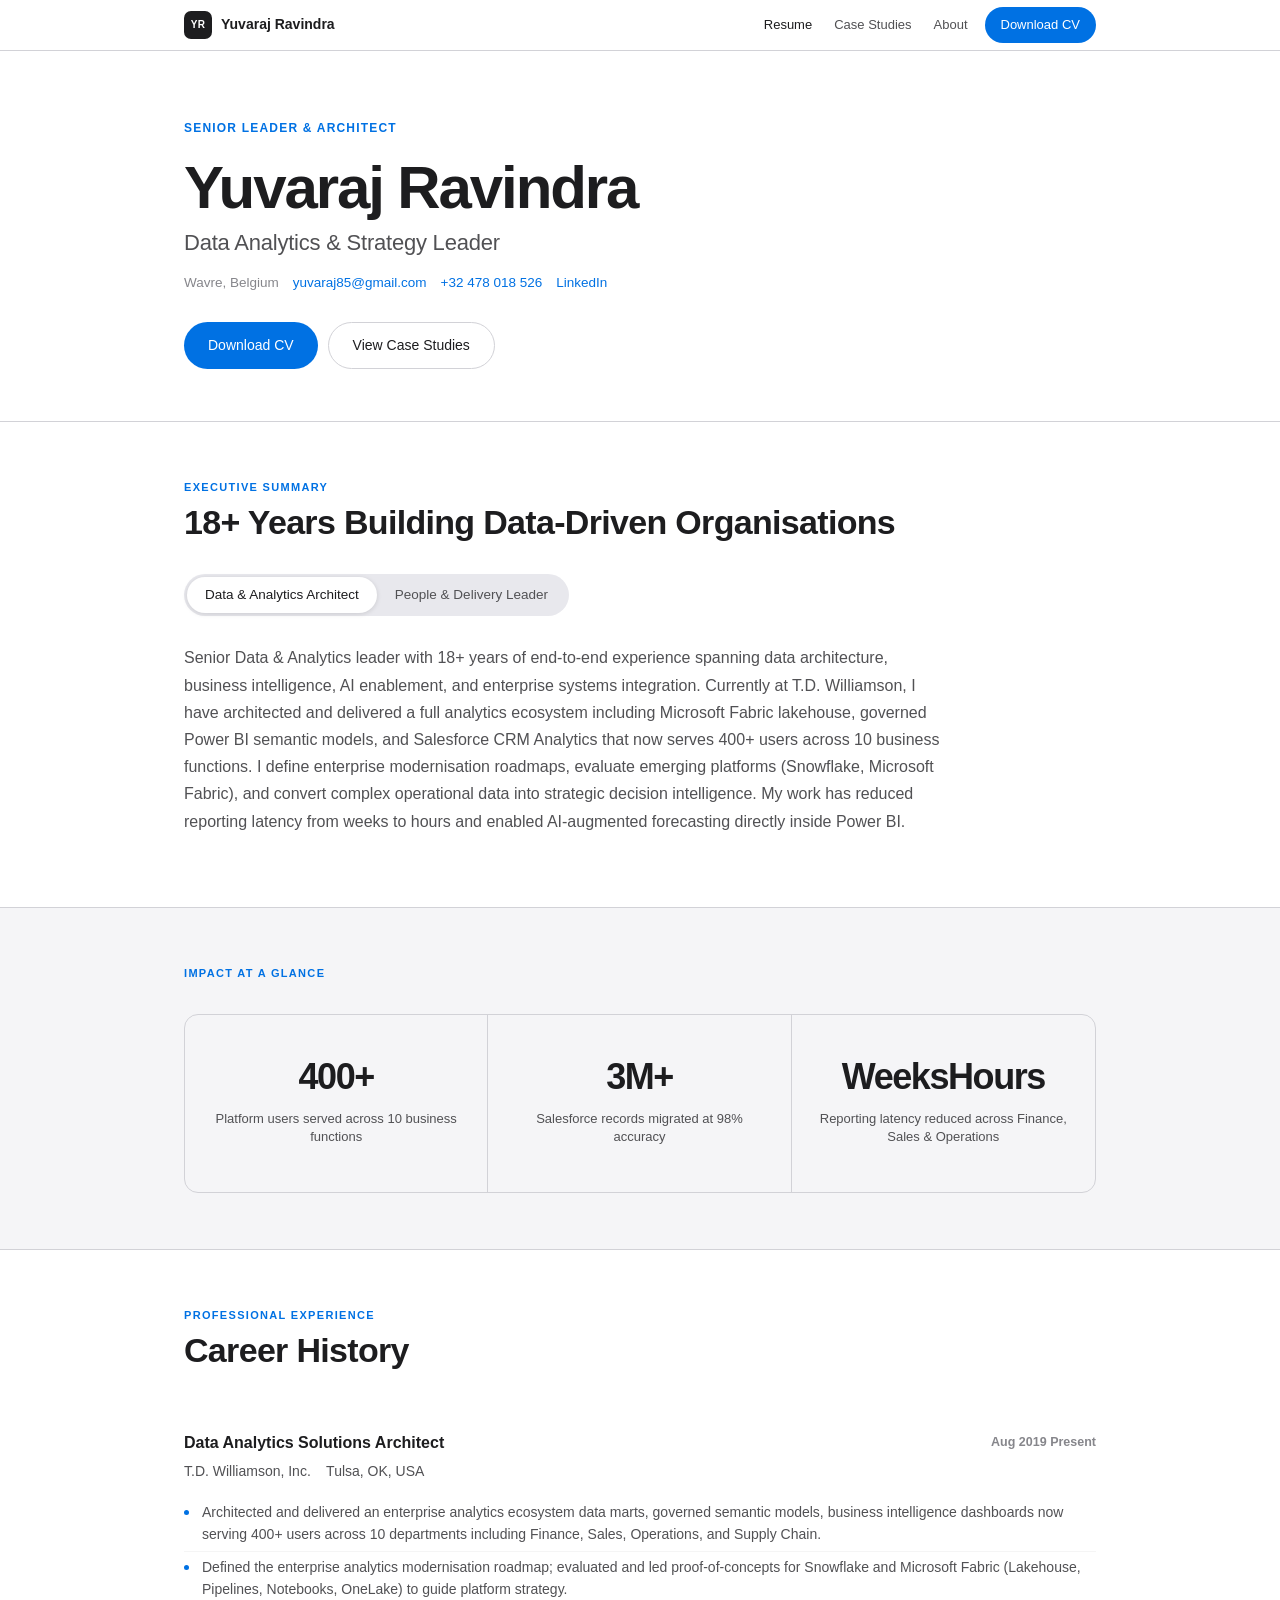
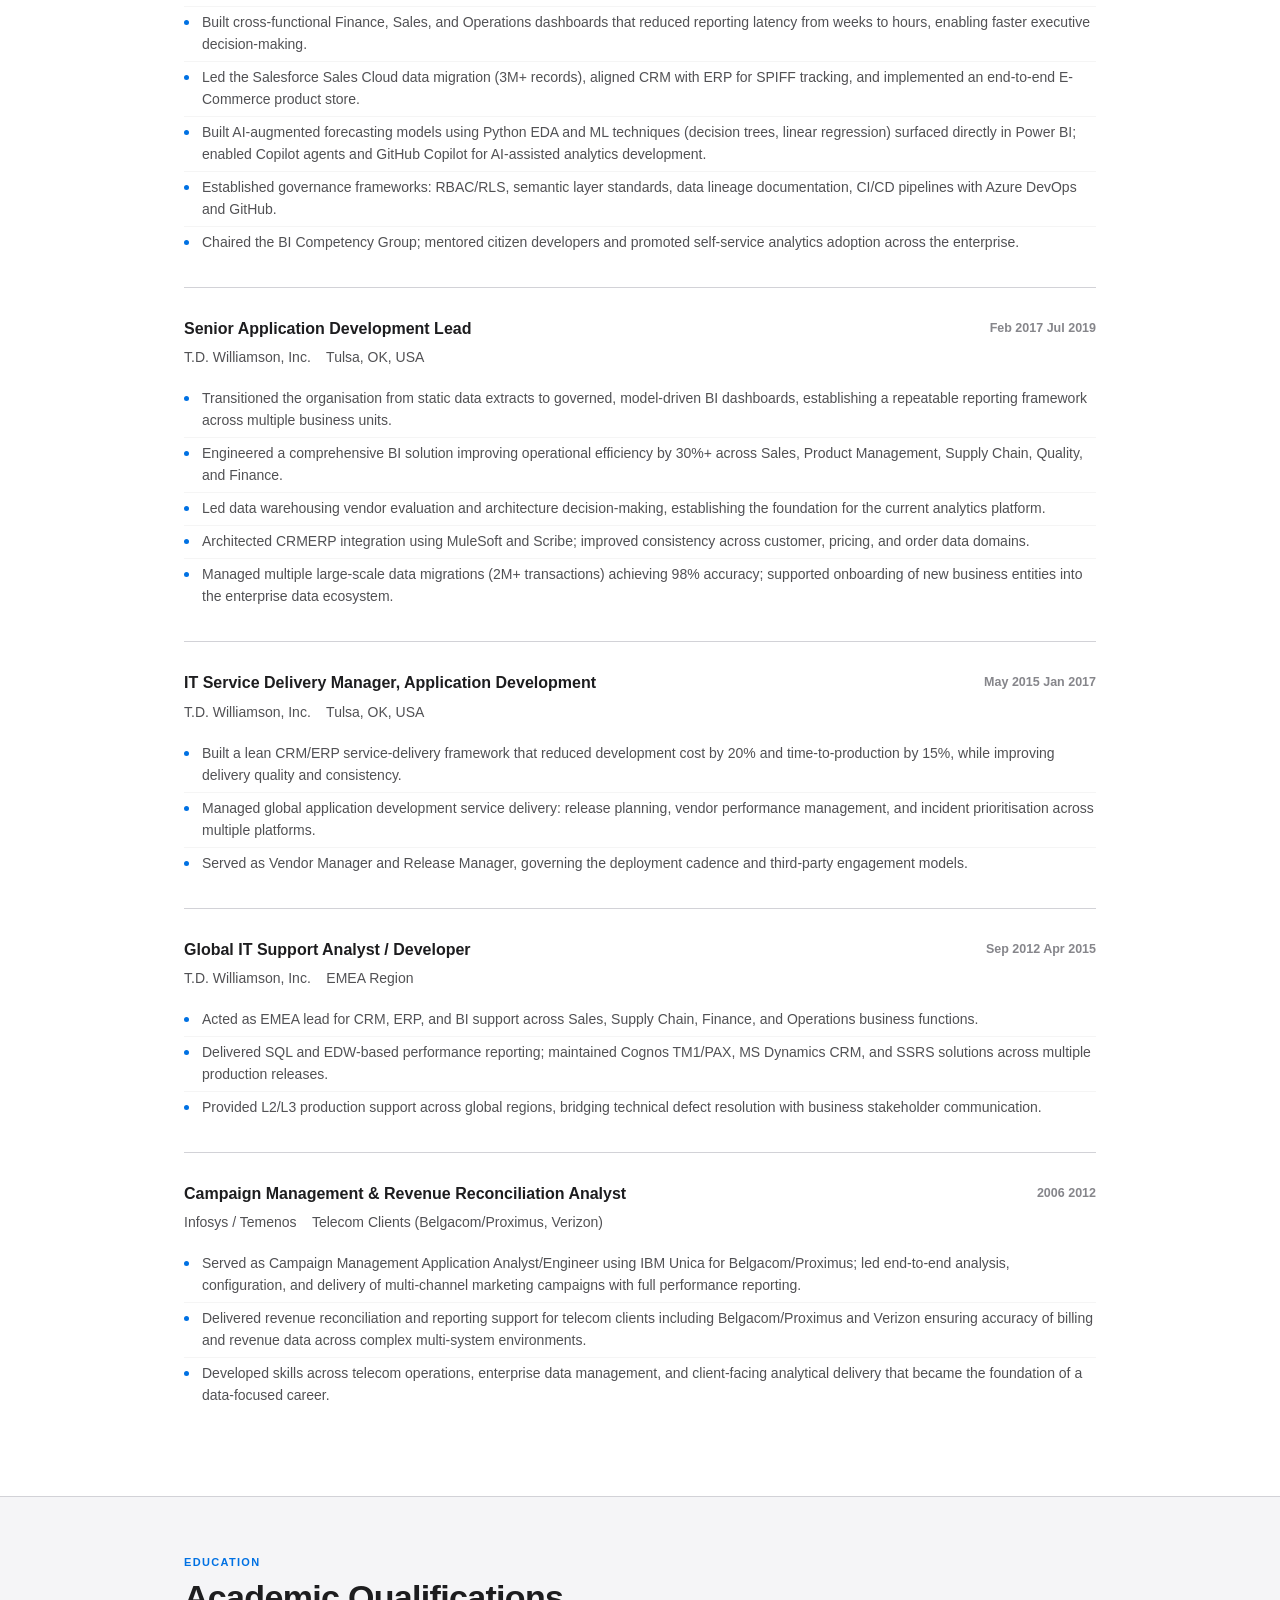
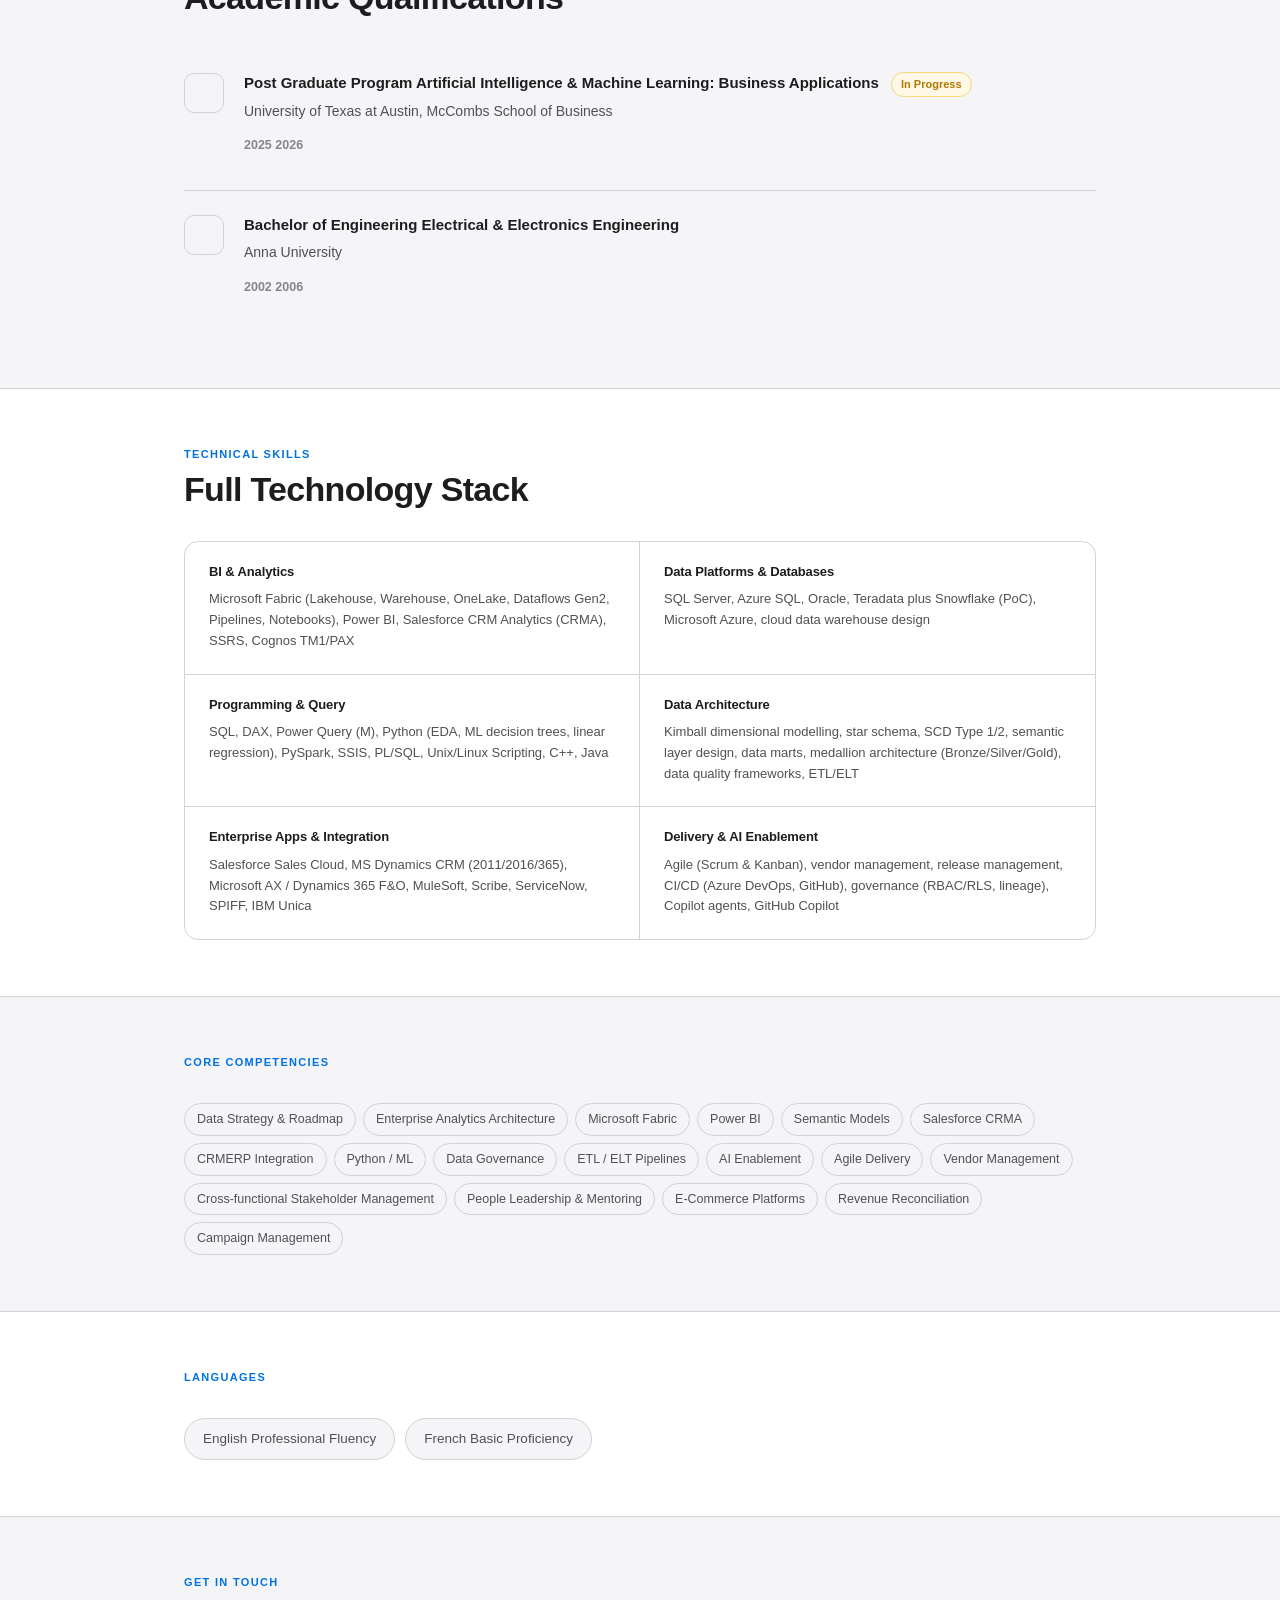
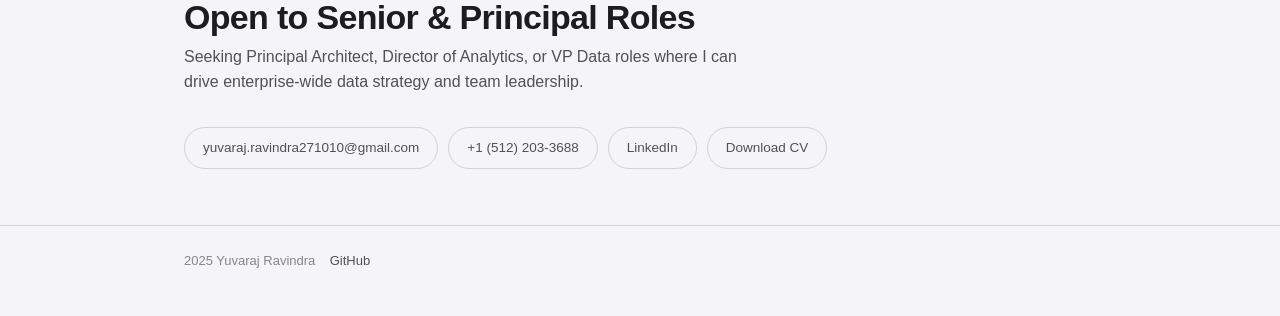
==== index.html @ eb173ff5 "update: index.html edits" ====
﻿<!DOCTYPE html>
<html lang="en">
<head>
  <meta charset="UTF-8">
  <meta name="viewport" content="width=device-width, initial-scale=1">
  <title>Yuvaraj Ravindra  Data Analytics &amp; Strategy Leader</title>
  <meta name="description" content="Senior Data Analytics &amp; Strategy Leader | Data Architecture, BI, AI Enablement | Open to Principal, Director, or VP roles.">
  <link rel="stylesheet" href="assets/css/style.css">
</head>
<body>

<!-- NAV -->
<header class="topbar">
  <div class="container">
    <div class="nav">
      <a href="index.html" class="brand"><div class="logo">YR</div><span>Yuvaraj Ravindra</span></a>
      <nav>
        <a href="index.html" class="active">Resume</a>
        <a href="case-studies.html">Case Studies</a>
        <a href="about.html">About</a>
        <a href="downloads.html" class="nav-cta">Download CV</a>
      </nav>
    </div>
  </div>
</header>

<!-- HERO -->
<section class="hero">
  <div class="container">
    <span class="hero-eyebrow">Senior Leader &amp; Architect</span>
    <h1>Yuvaraj Ravindra</h1>
    <h2>Data Analytics &amp; Strategy Leader</h2>
    <div class="hero-meta">
      <span> Wavre, Belgium</span>
      <span><a href="mailto:yuvaraj85@gmail.com">yuvaraj85@gmail.com</a></span>
      <span><a href="tel:+32478018526">+32 478 018 526</a></span>
      <span><a href="https://linkedin.com/in/yuvaraj-ravindra-b2a28617" target="_blank">LinkedIn</a></span>
    </div>
    <div class="hero-actions">
      <a href="downloads.html" class="btn primary">Download CV</a>
      <a href="case-studies.html" class="btn ghost">View Case Studies</a>
    </div>
  </div>
</section>

<!-- EXECUTIVE SUMMARY -->
<section class="section">
  <div class="container">
    <div class="section-head">
      <span class="section-label">Executive Summary</span>
      <h2 class="section-title">18+ Years Building Data-Driven Organisations</h2>
    </div>
    <div class="toggle-wrap">
      <div class="toggle">
        <div class="pill active" onclick="setMode('architect')">Data &amp; Analytics Architect</div>
        <div class="pill" onclick="setMode('manager')">People &amp; Delivery Leader</div>
      </div>
    </div>

    <div data-block="architect">
      <p class="summary-text">
        Senior Data &amp; Analytics leader with 18+ years of end-to-end experience spanning data architecture, business intelligence, AI enablement, and enterprise systems integration. Currently at T.D. Williamson, I have architected and delivered a full analytics ecosystem  including Microsoft Fabric lakehouse, governed Power BI semantic models, and Salesforce CRM Analytics  that now serves 400+ users across 10 business functions. I define enterprise modernisation roadmaps, evaluate emerging platforms (Snowflake, Microsoft Fabric), and convert complex operational data into strategic decision intelligence. My work has reduced reporting latency from weeks to hours and enabled AI-augmented forecasting directly inside Power BI.
      </p>
    </div>
    <div data-block="manager" style="display:none">
      <p class="summary-text">
        Accomplished delivery leader and people manager with 18+ years driving cross-functional digital transformation programmes. I have built and led global teams, managed multi-vendor ecosystems, and governed release pipelines across CRM, ERP, BI, and data platform workstreams. At T.D. Williamson I introduced a lean service-delivery framework that reduced development cost by 20% and time-to-production by 15%, while managing a portfolio of initiatives touching Finance, Sales, Operations, and Supply Chain. Equally comfortable presenting to C-suite stakeholders and rolling up my sleeves on architecture decisions  I bridge the gap between business strategy and technical execution.
      </p>
    </div>
  </div>
</section>

<!-- KEY METRICS -->
<section class="section alt">
  <div class="container">
    <div class="section-head">
      <span class="section-label">Impact at a Glance</span>
    </div>
    <div class="stats-row">
      <div class="stat">
        <span class="stat-number">400+</span>
        <p class="stat-label">Platform users served across 10 business functions</p>
      </div>
      <div class="stat">
        <span class="stat-number">3M+</span>
        <p class="stat-label">Salesforce records migrated at 98% accuracy</p>
      </div>
      <div class="stat">
        <span class="stat-number">WeeksHours</span>
        <p class="stat-label">Reporting latency reduced across Finance, Sales &amp; Operations</p>
      </div>
    </div>
  </div>
</section>

<!-- EXPERIENCE -->
<section class="section">
  <div class="container">
    <div class="section-head">
      <span class="section-label">Professional Experience</span>
      <h2 class="section-title">Career History</h2>
    </div>
    <div class="exp-list">

      <div class="exp-item">
        <div class="exp-header">
          <p class="exp-title">Data Analytics Solutions Architect</p>
          <span class="exp-period">Aug 2019  Present</span>
        </div>
        <p class="exp-company">T.D. Williamson, Inc. &nbsp;&nbsp; Tulsa, OK, USA</p>
        <ul class="exp-bullets">
          <li>Architected and delivered an enterprise analytics ecosystem  data marts, governed semantic models, business intelligence dashboards  now serving 400+ users across 10 departments including Finance, Sales, Operations, and Supply Chain.</li>
          <li>Defined the enterprise analytics modernisation roadmap; evaluated and led proof-of-concepts for Snowflake and Microsoft Fabric (Lakehouse, Pipelines, Notebooks, OneLake) to guide platform strategy.</li>
          <li>Built cross-functional Finance, Sales, and Operations dashboards that reduced reporting latency from weeks to hours, enabling faster executive decision-making.</li>
          <li>Led the Salesforce Sales Cloud data migration (3M+ records), aligned CRM with ERP for SPIFF tracking, and implemented an end-to-end E-Commerce product store.</li>
          <li>Built AI-augmented forecasting models using Python EDA and ML techniques (decision trees, linear regression) surfaced directly in Power BI; enabled Copilot agents and GitHub Copilot for AI-assisted analytics development.</li>
          <li>Established governance frameworks: RBAC/RLS, semantic layer standards, data lineage documentation, CI/CD pipelines with Azure DevOps and GitHub.</li>
          <li>Chaired the BI Competency Group; mentored citizen developers and promoted self-service analytics adoption across the enterprise.</li>
        </ul>
      </div>

      <div class="exp-item">
        <div class="exp-header">
          <p class="exp-title">Senior Application Development Lead</p>
          <span class="exp-period">Feb 2017  Jul 2019</span>
        </div>
        <p class="exp-company">T.D. Williamson, Inc. &nbsp;&nbsp; Tulsa, OK, USA</p>
        <ul class="exp-bullets">
          <li>Transitioned the organisation from static data extracts to governed, model-driven BI dashboards, establishing a repeatable reporting framework across multiple business units.</li>
          <li>Engineered a comprehensive BI solution improving operational efficiency by 30%+ across Sales, Product Management, Supply Chain, Quality, and Finance.</li>
          <li>Led data warehousing vendor evaluation and architecture decision-making, establishing the foundation for the current analytics platform.</li>
          <li>Architected CRMERP integration using MuleSoft and Scribe; improved consistency across customer, pricing, and order data domains.</li>
          <li>Managed multiple large-scale data migrations (2M+ transactions) achieving 98% accuracy; supported onboarding of new business entities into the enterprise data ecosystem.</li>
        </ul>
      </div>

      <div class="exp-item">
        <div class="exp-header">
          <p class="exp-title">IT Service Delivery Manager, Application Development</p>
          <span class="exp-period">May 2015  Jan 2017</span>
        </div>
        <p class="exp-company">T.D. Williamson, Inc. &nbsp;&nbsp; Tulsa, OK, USA</p>
        <ul class="exp-bullets">
          <li>Built a lean CRM/ERP service-delivery framework that reduced development cost by 20% and time-to-production by 15%, while improving delivery quality and consistency.</li>
          <li>Managed global application development service delivery: release planning, vendor performance management, and incident prioritisation across multiple platforms.</li>
          <li>Served as Vendor Manager and Release Manager, governing the deployment cadence and third-party engagement models.</li>
        </ul>
      </div>

      <div class="exp-item">
        <div class="exp-header">
          <p class="exp-title">Global IT Support Analyst / Developer</p>
          <span class="exp-period">Sep 2012  Apr 2015</span>
        </div>
        <p class="exp-company">T.D. Williamson, Inc. &nbsp;&nbsp; EMEA Region</p>
        <ul class="exp-bullets">
          <li>Acted as EMEA lead for CRM, ERP, and BI support across Sales, Supply Chain, Finance, and Operations business functions.</li>
          <li>Delivered SQL and EDW-based performance reporting; maintained Cognos TM1/PAX, MS Dynamics CRM, and SSRS solutions across multiple production releases.</li>
          <li>Provided L2/L3 production support across global regions, bridging technical defect resolution with business stakeholder communication.</li>
        </ul>
      </div>

      <div class="exp-item">
        <div class="exp-header">
          <p class="exp-title">Campaign Management &amp; Revenue Reconciliation Analyst</p>
          <span class="exp-period">2006  2012</span>
        </div>
        <p class="exp-company">Infosys / Temenos &nbsp;&nbsp; Telecom Clients (Belgacom/Proximus, Verizon)</p>
        <ul class="exp-bullets">
          <li>Served as Campaign Management Application Analyst/Engineer using IBM Unica for Belgacom/Proximus; led end-to-end analysis, configuration, and delivery of multi-channel marketing campaigns with full performance reporting.</li>
          <li>Delivered revenue reconciliation and reporting support for telecom clients including Belgacom/Proximus and Verizon  ensuring accuracy of billing and revenue data across complex multi-system environments.</li>
          <li>Developed skills across telecom operations, enterprise data management, and client-facing analytical delivery that became the foundation of a data-focused career.</li>
        </ul>
      </div>

    </div><!-- /exp-list -->
  </div>
</section>

<!-- EDUCATION -->
<section class="section alt">
  <div class="container">
    <div class="section-head">
      <span class="section-label">Education</span>
      <h2 class="section-title">Academic Qualifications</h2>
    </div>
    <div class="edu-list">
      <div class="edu-item">
        <div class="edu-icon"></div>
        <div class="edu-body">
          <p class="edu-degree">Post Graduate Program  Artificial Intelligence &amp; Machine Learning: Business Applications <span class="badge-inprogress">In Progress</span></p>
          <p class="edu-school">University of Texas at Austin, McCombs School of Business</p>
          <p class="edu-period">2025  2026</p>
        </div>
      </div>
      <div class="edu-item">
        <div class="edu-icon"></div>
        <div class="edu-body">
          <p class="edu-degree">Bachelor of Engineering  Electrical &amp; Electronics Engineering</p>
          <p class="edu-school">Anna University</p>
          <p class="edu-period">2002  2006</p>
        </div>
      </div>
    </div>
  </div>
</section>

<!-- TECHNICAL SKILLS -->
<section class="section">
  <div class="container">
    <div class="section-head">
      <span class="section-label">Technical Skills</span>
      <h2 class="section-title">Full Technology Stack</h2>
    </div>
    <div class="skills-grid">
      <div class="skill-group">
        <h3>BI &amp; Analytics</h3>
        <p>Microsoft Fabric (Lakehouse, Warehouse, OneLake, Dataflows Gen2, Pipelines, Notebooks), Power BI, Salesforce CRM Analytics (CRMA), SSRS, Cognos TM1/PAX</p>
      </div>
      <div class="skill-group">
        <h3>Data Platforms &amp; Databases</h3>
        <p>SQL Server, Azure SQL, Oracle, Teradata  plus Snowflake (PoC), Microsoft Azure, cloud data warehouse design</p>
      </div>
      <div class="skill-group">
        <h3>Programming &amp; Query</h3>
        <p>SQL, DAX, Power Query (M), Python (EDA, ML  decision trees, linear regression), PySpark, SSIS, PL/SQL, Unix/Linux Scripting, C++, Java</p>
      </div>
      <div class="skill-group">
        <h3>Data Architecture</h3>
        <p>Kimball dimensional modelling, star schema, SCD Type 1/2, semantic layer design, data marts, medallion architecture (Bronze/Silver/Gold), data quality frameworks, ETL/ELT</p>
      </div>
      <div class="skill-group">
        <h3>Enterprise Apps &amp; Integration</h3>
        <p>Salesforce Sales Cloud, MS Dynamics CRM (2011/2016/365), Microsoft AX / Dynamics 365 F&amp;O, MuleSoft, Scribe, ServiceNow, SPIFF, IBM Unica</p>
      </div>
      <div class="skill-group">
        <h3>Delivery &amp; AI Enablement</h3>
        <p>Agile (Scrum &amp; Kanban), vendor management, release management, CI/CD (Azure DevOps, GitHub), governance (RBAC/RLS, lineage), Copilot agents, GitHub Copilot</p>
      </div>
    </div>
  </div>
</section>

<!-- CORE COMPETENCIES TAGS -->
<section class="section alt">
  <div class="container">
    <div class="section-head">
      <span class="section-label">Core Competencies</span>
    </div>
    <div class="tags">
      <span>Data Strategy &amp; Roadmap</span>
      <span>Enterprise Analytics Architecture</span>
      <span>Microsoft Fabric</span>
      <span>Power BI</span>
      <span>Semantic Models</span>
      <span>Salesforce CRMA</span>
      <span>CRMERP Integration</span>
      <span>Python / ML</span>
      <span>Data Governance</span>
      <span>ETL / ELT Pipelines</span>
      <span>AI Enablement</span>
      <span>Agile Delivery</span>
      <span>Vendor Management</span>
      <span>Cross-functional Stakeholder Management</span>
      <span>People Leadership &amp; Mentoring</span>
      <span>E-Commerce Platforms</span>
      <span>Revenue Reconciliation</span>
      <span>Campaign Management</span>
    </div>
  </div>
</section>

<!-- LANGUAGES -->
<section class="section">
  <div class="container">
    <div class="section-head">
      <span class="section-label">Languages</span>
    </div>
    <div class="contact-row">
      <span class="contact-chip"> English  Professional Fluency</span>
      <span class="contact-chip"> French  Basic Proficiency</span>
    </div>
  </div>
</section>

<!-- CONTACT CTA -->
<section class="section alt">
  <div class="container">
    <div class="section-head">
      <span class="section-label">Get in Touch</span>
      <h2 class="section-title">Open to Senior &amp; Principal Roles</h2>
      <p class="section-sub">Seeking Principal Architect, Director of Analytics, or VP Data roles where I can drive enterprise-wide data strategy and team leadership.</p>
    </div>
    <div class="contact-row">
      <a href="mailto:yuvaraj.ravindra271010@gmail.com" class="contact-chip"> yuvaraj.ravindra271010@gmail.com</a>
      <a href="tel:+15122033688" class="contact-chip"> +1 (512) 203-3688</a>
      <a href="https://linkedin.com/in/yuvaraj-ravindra-b2a28617" class="contact-chip" target="_blank"> LinkedIn</a>
      <a href="downloads.html" class="contact-chip"> Download CV</a>
    </div>
  </div>
</section>

<footer class="footer">
  <div class="container">
    <p> 2025 Yuvaraj Ravindra &nbsp;&nbsp; <a href="https://github.com/yuva271010/yuva271010.github.io" target="_blank">GitHub</a></p>
  </div>
</footer>

<script src="assets/js/toggle.js"></script>
</body>
</html>
---- assets/css/style.css ----
﻿/* ============================================================
   Clean Professional Resume Portfolio
   Light, minimal, no clutter  Apple-adjacent typography
   ============================================================ */

/* ===== TOKENS ===== */
:root {
  --bg:        #ffffff;
  --bg-alt:    #f5f5f7;
  --bg-dark:   #1d1d1f;
  --text:      #1d1d1f;
  --muted:     #515154;
  --dim:       #86868b;
  --rule:      #d2d2d7;
  --accent:    #0071e3;
  --green:     #1a7a4e;
  --red:       #c0392b;
  --radius:    14px;
  --pill:      999px;
}

/* ===== BASE ===== */
*, *::before, *::after { box-sizing: border-box; }
html { scroll-behavior: smooth; }
body {
  margin: 0;
  font-family: -apple-system, BlinkMacSystemFont, "Helvetica Neue", Arial, sans-serif;
  font-size: 15px; line-height: 1.65;
  background: var(--bg); color: var(--text);
  -webkit-font-smoothing: antialiased;
}
a { color: var(--accent); text-decoration: none; }
a:hover { text-decoration: underline; }
h1,h2,h3,h4 { letter-spacing: -.02em; line-height: 1.18; }
.container { max-width: 960px; margin: 0 auto; padding: 0 24px; }

/* ===== NAV ===== */
.topbar {
  position: sticky; top: 0; z-index: 50;
  background: rgba(255,255,255,.9);
  backdrop-filter: saturate(180%) blur(20px);
  border-bottom: 1px solid var(--rule);
}
.nav { display: flex; align-items: center; justify-content: space-between; height: 50px; }
.brand { display: flex; align-items: center; gap: 9px; text-decoration: none !important; }
.brand:hover { text-decoration: none !important; }
.logo {
  width: 28px; height: 28px; background: var(--text); color: #fff;
  border-radius: 7px; display: grid; place-items: center;
  font-size: 10px; font-weight: 800; letter-spacing: .4px; flex-shrink: 0;
}
.brand span { font-size: 14px; font-weight: 600; color: var(--text); }
nav { display: flex; align-items: center; gap: 0; }
nav a { padding: 6px 11px; font-size: 13px; color: var(--muted); border-radius: 6px; transition: color .15s; text-decoration: none; }
nav a:hover { color: var(--text); text-decoration: none; }
nav a.active { color: var(--text); font-weight: 500; }
.nav-cta {
  display: inline-flex; align-items: center;
  padding: 7px 16px; margin-left: 6px;
  background: var(--accent); color: #fff !important;
  border-radius: var(--pill); font-size: 13px; font-weight: 500;
  text-decoration: none !important; transition: opacity .15s;
}
.nav-cta:hover { opacity: .88; text-decoration: none !important; }

/* ===== HERO ===== */
.hero {
  padding: 64px 0 52px;
  border-bottom: 1px solid var(--rule);
}
.hero-eyebrow {
  display: inline-block;
  font-size: 12px; font-weight: 600; letter-spacing: .1em;
  text-transform: uppercase; color: var(--accent); margin-bottom: 14px;
}
.hero h1 {
  margin: 0 0 6px;
  font-size: clamp(36px, 6vw, 60px);
  font-weight: 700; letter-spacing: -.035em; color: var(--text);
}
.hero h2 {
  margin: 0 0 16px;
  font-size: clamp(17px, 2.5vw, 22px);
  font-weight: 400; color: var(--muted); letter-spacing: -.01em;
}
.hero-meta {
  display: flex; flex-wrap: wrap; gap: 14px;
  font-size: 13.5px; color: var(--dim); margin-bottom: 28px;
}
.hero-meta a { color: var(--accent); }
.hero-meta span { display: flex; align-items: center; gap: 5px; }
.hero-actions { display: flex; flex-wrap: wrap; gap: 10px; }
.btn {
  display: inline-flex; align-items: center; gap: 7px;
  padding: 11px 24px; border-radius: var(--pill);
  font-size: 14px; font-weight: 500; transition: opacity .15s;
  text-decoration: none !important; cursor: pointer;
}
.btn:hover { opacity: .88; text-decoration: none !important; }
.btn.primary { background: var(--accent); color: #fff; }
.btn.ghost { border: 1.5px solid var(--rule); color: var(--text); background: transparent; }
.btn.ghost:hover { border-color: var(--accent); color: var(--accent); opacity: 1; }

/* ===== SECTIONS ===== */
.section { padding: 56px 0; border-bottom: 1px solid var(--rule); }
.section:last-of-type { border-bottom: none; }
.section.alt { background: var(--bg-alt); }
.section.dark { background: var(--bg-dark); }
.section-head { margin-bottom: 32px; }
.section-label { display: block; font-size: 11px; font-weight: 700; letter-spacing: .12em; text-transform: uppercase; color: var(--accent); margin-bottom: 6px; }
.section-dark .section-label { color: #2997ff; }
.section-title { margin: 0 0 8px; font-size: clamp(24px, 3.5vw, 34px); font-weight: 700; color: var(--text); }
.section.dark .section-title { color: #f5f5f7; }
.section-sub { margin: 0; font-size: 16px; color: var(--muted); max-width: 580px; line-height: 1.55; }

/* ===== SUMMARY BLOCK ===== */
.summary-text {
  font-size: 16px; line-height: 1.7; color: var(--muted); max-width: 760px;
}

/* ===== SKILLS GRID ===== */
.skills-grid { display: grid; grid-template-columns: repeat(2, 1fr); gap: 0; border: 1px solid var(--rule); border-radius: var(--radius); overflow: hidden; }
.skill-group { padding: 22px 24px; border-right: 1px solid var(--rule); border-bottom: 1px solid var(--rule); }
.skill-group:nth-child(2n) { border-right: none; }
.skill-group:nth-last-child(-n+2) { border-bottom: none; }
.skill-group h3 { margin: 0 0 10px; font-size: 13px; font-weight: 700; color: var(--text); letter-spacing: -.01em; }
.skill-group p { margin: 0; font-size: 13px; color: var(--muted); line-height: 1.6; }

/* ===== EXPERIENCE ===== */
.exp-list { display: flex; flex-direction: column; gap: 0; }
.exp-item { padding: 28px 0; border-bottom: 1px solid var(--rule); }
.exp-item:last-child { border-bottom: none; }
.exp-header { display: flex; justify-content: space-between; align-items: flex-start; gap: 16px; margin-bottom: 4px; flex-wrap: wrap; }
.exp-title { font-size: 16px; font-weight: 700; color: var(--text); margin: 0; }
.exp-period { font-size: 12.5px; font-weight: 600; color: var(--dim); white-space: nowrap; padding-top: 2px; }
.exp-company { font-size: 14px; color: var(--muted); margin: 0 0 14px; }
.exp-bullets { list-style: none; margin: 0; padding: 0; }
.exp-bullets li {
  position: relative; padding: 5px 0 5px 18px;
  font-size: 14px; color: var(--muted); line-height: 1.57;
  border-bottom: 1px solid rgba(0,0,0,.04);
}
.exp-bullets li:last-child { border-bottom: none; }
.exp-bullets li::before {
  content: ''; position: absolute; left: 0; top: 13px;
  width: 5px; height: 5px; border-radius: 50%; background: var(--accent);
}

/* ===== EDUCATION ===== */
.edu-list { display: flex; flex-direction: column; gap: 0; }
.edu-item { display: flex; gap: 20px; padding: 22px 0; border-bottom: 1px solid var(--rule); align-items: flex-start; }
.edu-item:last-child { border-bottom: none; }
.edu-icon { width: 40px; height: 40px; border-radius: 10px; background: var(--bg-alt); border: 1px solid var(--rule); display: grid; place-items: center; font-size: 18px; flex-shrink: 0; margin-top: 2px; }
.edu-body { flex: 1; }
.edu-degree { font-size: 15px; font-weight: 700; color: var(--text); margin: 0 0 3px; }
.edu-school { font-size: 14px; color: var(--muted); margin: 0 0 4px; }
.edu-period { font-size: 12.5px; color: var(--dim); font-weight: 600; }
.badge-inprogress {
  display: inline-block; margin-left: 8px;
  padding: 2px 9px; border-radius: var(--pill);
  font-size: 11px; font-weight: 600;
  background: #fff8e6; color: #b07a00; border: 1px solid #f5d876;
  vertical-align: middle;
}

/* ===== TOGGLE ===== */
.toggle-wrap { margin: 0 0 28px; }
.toggle { display: inline-flex; background: #e8e8ed; border-radius: var(--pill); padding: 3px; }
.toggle .pill { padding: 7px 18px; border-radius: var(--pill); font-size: 13.5px; font-weight: 500; cursor: pointer; color: var(--muted); user-select: none; transition: color .15s; }
.toggle .pill.active { background: #fff; color: var(--text); box-shadow: 0 1px 5px rgba(0,0,0,.13); }

/* ===== TAGS ===== */
.tags { display: flex; flex-wrap: wrap; gap: 7px; margin-top: 14px; }
.tags span { background: var(--bg-alt); border: 1px solid var(--rule); padding: 5px 12px; border-radius: var(--pill); font-size: 12.5px; color: var(--muted); transition: border-color .15s, color .15s; }
.tags span:hover { border-color: var(--accent); color: var(--accent); }

/* ===== STATS ===== */
.stats-row { display: grid; grid-template-columns: repeat(3,1fr); gap: 0; border: 1px solid var(--rule); border-radius: var(--radius); overflow: hidden; }
.stat { padding: 32px 24px; text-align: center; border-right: 1px solid var(--rule); }
.stat:last-child { border-right: none; }
.stat-number { font-size: 36px; font-weight: 800; letter-spacing: -.04em; color: var(--text); display: block; }
.stat-label { font-size: 13px; color: var(--muted); margin-top: 4px; line-height: 1.4; }

/* ===== CASE STUDY ===== */
.cs-card { padding: 28px 0; border-bottom: 1px solid var(--rule); }
.cs-card:last-child { border-bottom: none; }
.cs-header { display: flex; align-items: center; gap: 12px; margin-bottom: 18px; }
.cs-num { width: 26px; height: 26px; border-radius: 8px; background: var(--accent); color: #fff; display: grid; place-items: center; font-size: 12px; font-weight: 800; flex-shrink: 0; }
.cs-header h2 { margin: 0; font-size: 17px; font-weight: 700; color: var(--text); }
.cs-grid { display: grid; grid-template-columns: repeat(3,1fr); gap: 16px; margin-bottom: 18px; }
.cs-col h4 { margin: 0 0 6px; font-size: 11px; font-weight: 700; letter-spacing: .1em; text-transform: uppercase; }
.cs-col.problem h4 { color: var(--red); }
.cs-col.approach h4 { color: var(--accent); }
.cs-col.impact h4 { color: var(--green); }
.cs-col p { margin: 0; font-size: 13.5px; color: var(--muted); line-height: 1.55; }
.cs-tech { display: flex; flex-wrap: wrap; gap: 6px; padding-top: 16px; border-top: 1px solid var(--rule); }
.badge { display: inline-flex; padding: 3px 10px; border-radius: 6px; font-size: 11.5px; font-weight: 600; }
.badge.blue   { background: #e8f2ff; color: #0055b3; border: 1px solid #c0d8ff; }
.badge.green  { background: #eaf7ef; color: var(--green); border: 1px solid #b0decc; }
.badge.purple { background: #f3eeff; color: #5e40b8; border: 1px solid #d4c0ff; }

/* ===== CONTACT CHIPS ===== */
.contact-row { display: flex; flex-wrap: wrap; gap: 10px; margin-top: 14px; }
.contact-chip {
  display: inline-flex; align-items: center; gap: 7px;
  padding: 9px 18px; border-radius: var(--pill);
  background: var(--bg-alt); border: 1px solid var(--rule);
  font-size: 13.5px; font-weight: 500; color: var(--muted);
  transition: border-color .15s, color .15s; text-decoration: none;
}
.contact-chip:hover { border-color: var(--accent); color: var(--accent); text-decoration: none; }

/* ===== DOWNLOAD HERO ===== */
.dl-hero {
  background: var(--bg-dark); color: #f5f5f7;
  padding: 72px 0 60px; text-align: center;
}
.dl-hero h1 { font-size: clamp(34px, 5.5vw, 58px); font-weight: 700; color: #f5f5f7; margin: 14px auto 14px; max-width: 680px; letter-spacing: -.04em; }
.dl-hero p { color: #a1a1a6; font-size: 17px; max-width: 480px; margin: 0 auto 32px; }
.dl-cta { display: flex; flex-wrap: wrap; justify-content: center; gap: 12px; }
.dl-btn { display: inline-flex; align-items: center; gap: 8px; padding: 13px 28px; border-radius: var(--pill); font-size: 15px; font-weight: 500; text-decoration: none !important; transition: opacity .15s; }
.dl-btn:hover { opacity: .88; text-decoration: none !important; }
.dl-btn.white { background: #fff; color: var(--bg-dark); }
.dl-btn.outline { border: 1.5px solid rgba(255,255,255,.35); color: #fff; }

/* ===== MISC ===== */
.note { color: var(--muted); font-size: 15px; line-height: 1.65; }
.small { font-size: 13px; color: var(--dim); }
.section.dark a { color: #2997ff; }
.section.dark .exp-title { color: #f5f5f7; }
.section.dark .exp-company { color: #a1a1a6; }
.section.dark .exp-bullets li { color: #a1a1a6; border-color: rgba(255,255,255,.06); }
.section.dark .exp-bullets li::before { background: #2997ff; }
.section.dark .exp-period { color: #86868b; }
.section.dark .exp-item { border-color: rgba(255,255,255,.1); }
hr.sep { border: none; border-top: 1px solid var(--rule); margin: 20px 0; }
code { font-size: 12.5px; background: var(--bg-alt); padding: 2px 6px; border-radius: 5px; color: var(--muted); }

/* ===== FOOTER ===== */
.footer { background: var(--bg-alt); border-top: 1px solid var(--rule); padding: 24px 0 44px; }
.footer p { font-size: 13px; color: var(--dim); margin: 0; }
.footer a { color: var(--muted); text-decoration: none; }
.footer a:hover { color: var(--text); text-decoration: underline; }

/* ===== RESPONSIVE ===== */
@media (max-width: 860px) {
  .skills-grid        { grid-template-columns: 1fr; }
  .skill-group        { border-right: none; }
  .skill-group:nth-last-child(-n+2) { border-bottom: 1px solid var(--rule); }
  .skill-group:last-child { border-bottom: none; }
  .stats-row          { grid-template-columns: 1fr; }
  .stat               { border-right: none; border-bottom: 1px solid var(--rule); }
  .stat:last-child    { border-bottom: none; }
  .cs-grid            { grid-template-columns: 1fr; gap: 12px; }
}
@media (max-width: 600px) {
  .hero               { padding: 44px 0 36px; }
  .section            { padding: 40px 0; }
  .hero h1            { font-size: 34px; }
  .hero h2            { font-size: 16px; }
  .exp-header         { flex-direction: column; gap: 2px; }
  .edu-item           { flex-direction: column; gap: 12px; }
  nav a:not(.nav-cta) { display: none; }
}
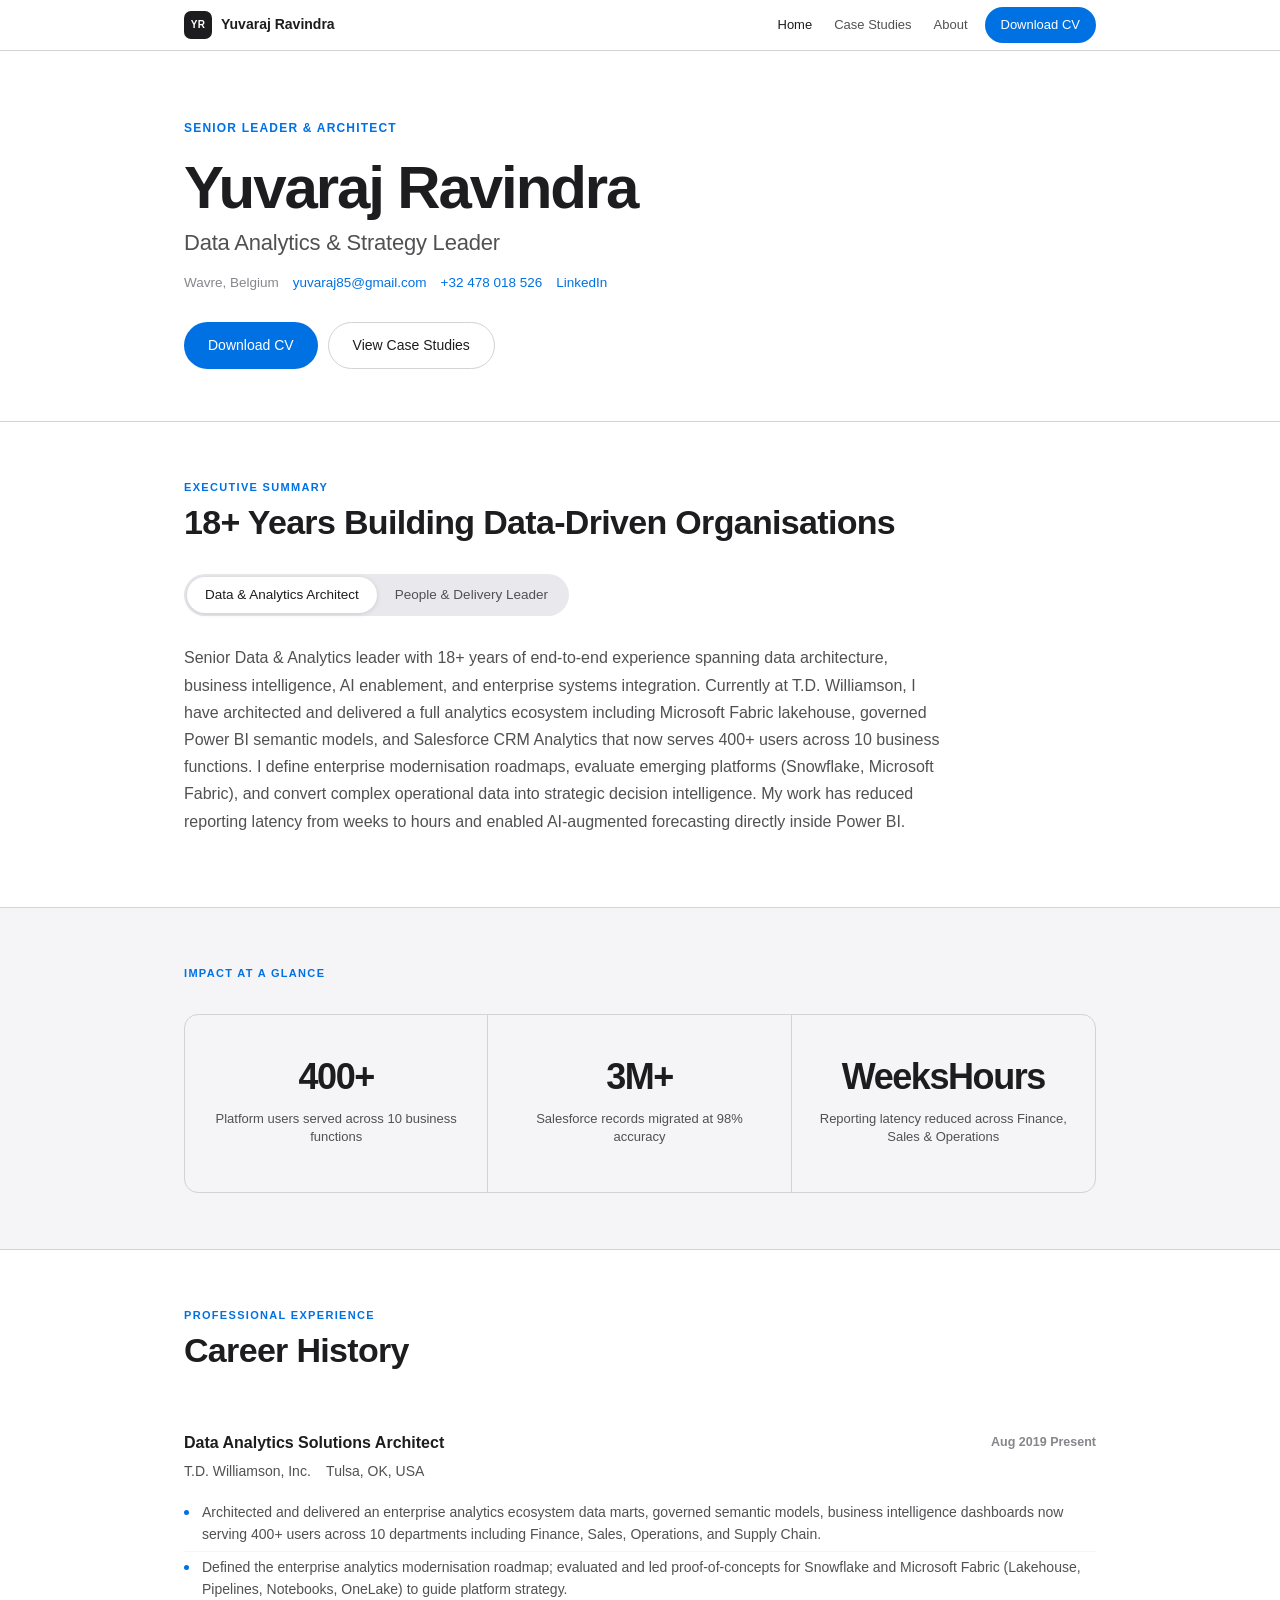
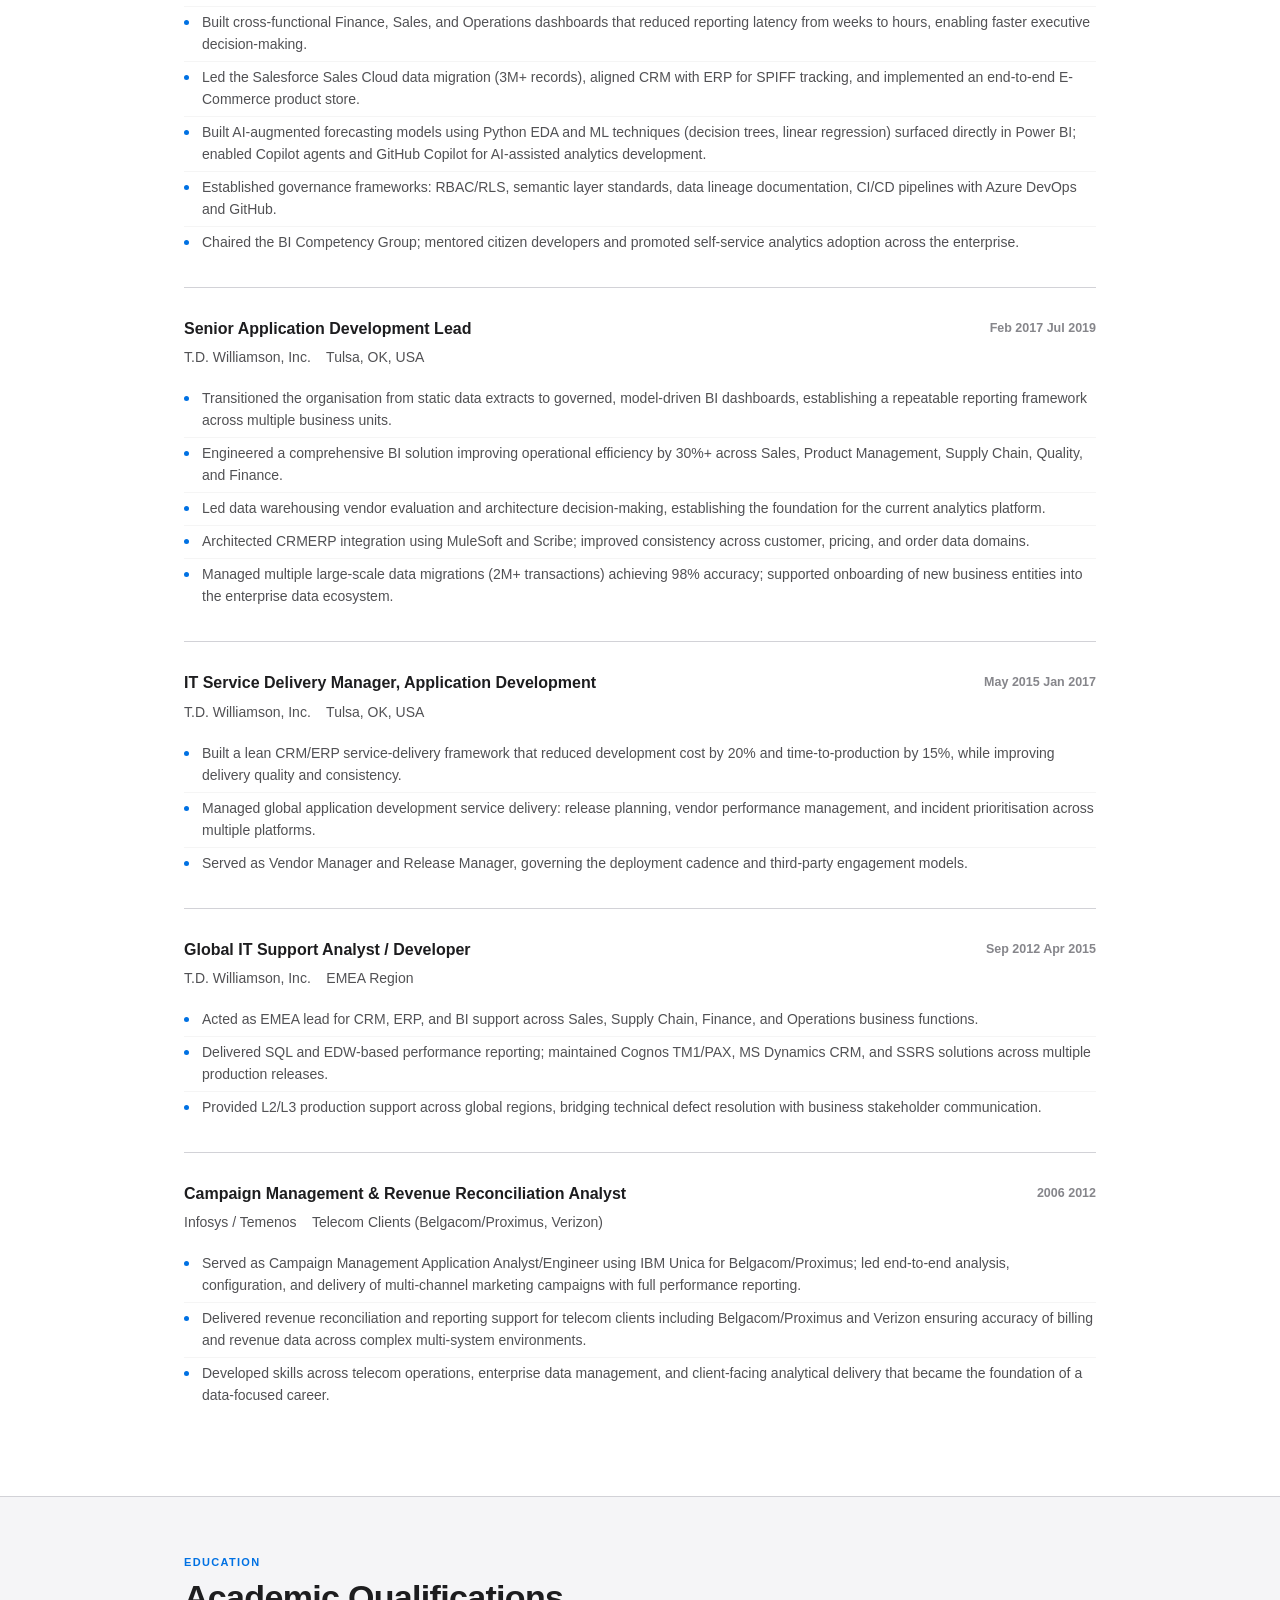
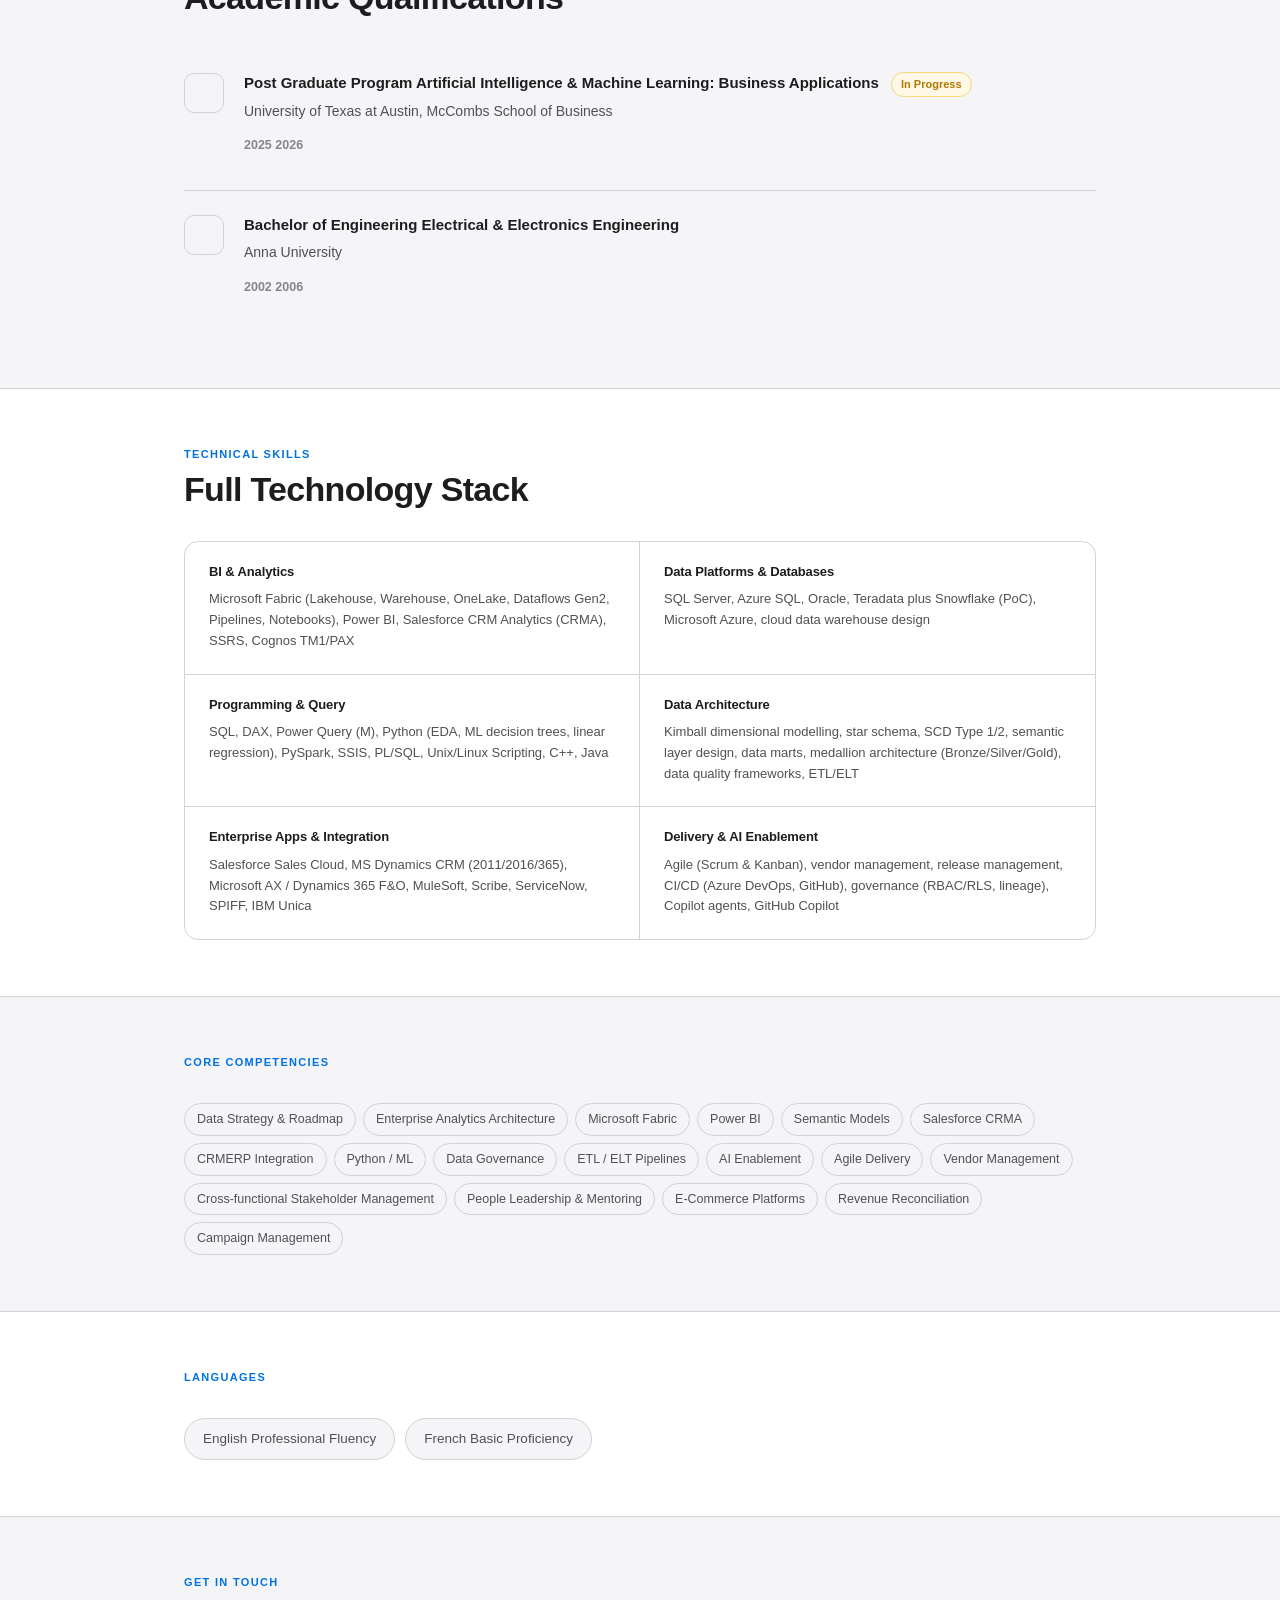
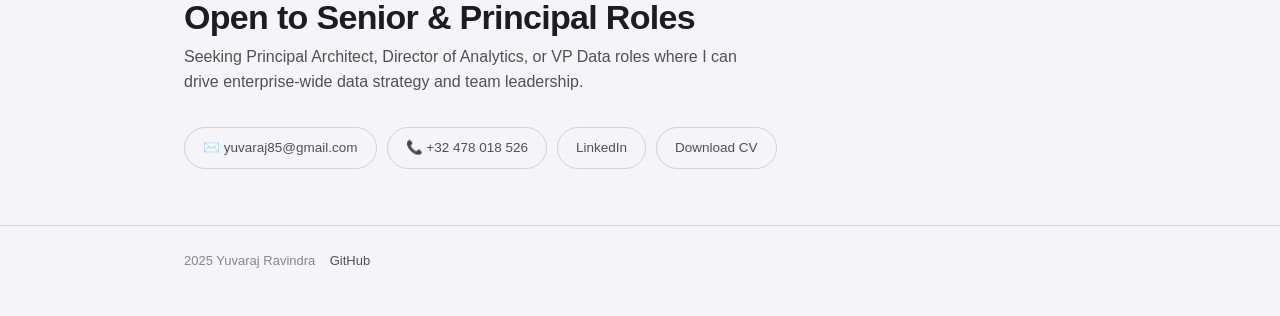
==== commit 56e5a830: "fix: update contact details  Belgium, yuvaraj85@gmail.com, +32 478 018 526" ====
--- a/index.html
+++ b/index.html
@@ -15,7 +15,7 @@
     <div class="nav">
       <a href="index.html" class="brand"><div class="logo">YR</div><span>Yuvaraj Ravindra</span></a>
       <nav>
-        <a href="index.html" class="active">Resume</a>
+        <a href="index.html" class="active">Home</a>
         <a href="case-studies.html">Case Studies</a>
         <a href="about.html">About</a>
         <a href="downloads.html" class="nav-cta">Download CV</a>
@@ -292,8 +292,8 @@
       <p class="section-sub">Seeking Principal Architect, Director of Analytics, or VP Data roles where I can drive enterprise-wide data strategy and team leadership.</p>
     </div>
     <div class="contact-row">
-      <a href="mailto:yuvaraj.ravindra271010@gmail.com" class="contact-chip"> yuvaraj.ravindra271010@gmail.com</a>
-      <a href="tel:+15122033688" class="contact-chip"> +1 (512) 203-3688</a>
+      <a href="mailto:yuvaraj85@gmail.com" class="contact-chip">✉️ yuvaraj85@gmail.com</a>
+      <a href="tel:+32478018526" class="contact-chip">📞 +32 478 018 526</a>
       <a href="https://linkedin.com/in/yuvaraj-ravindra-b2a28617" class="contact-chip" target="_blank"> LinkedIn</a>
       <a href="downloads.html" class="contact-chip"> Download CV</a>
     </div>
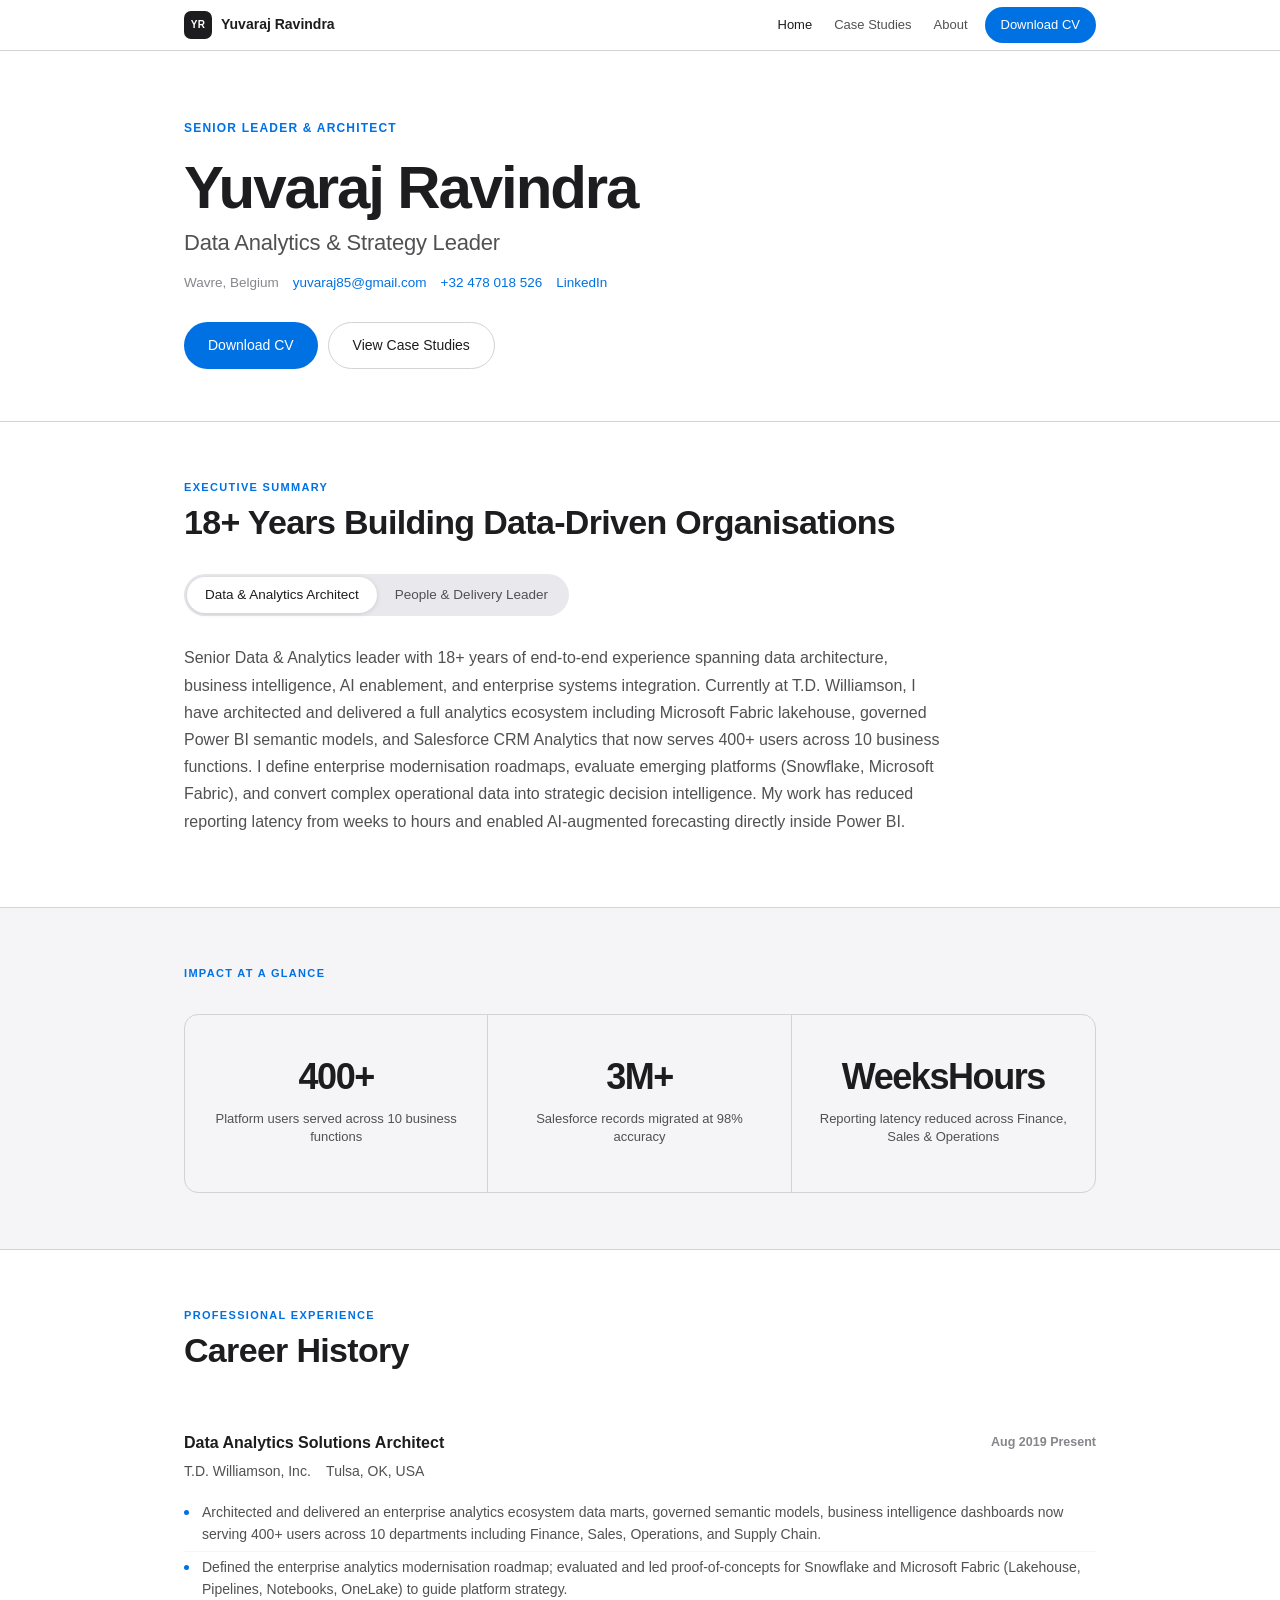
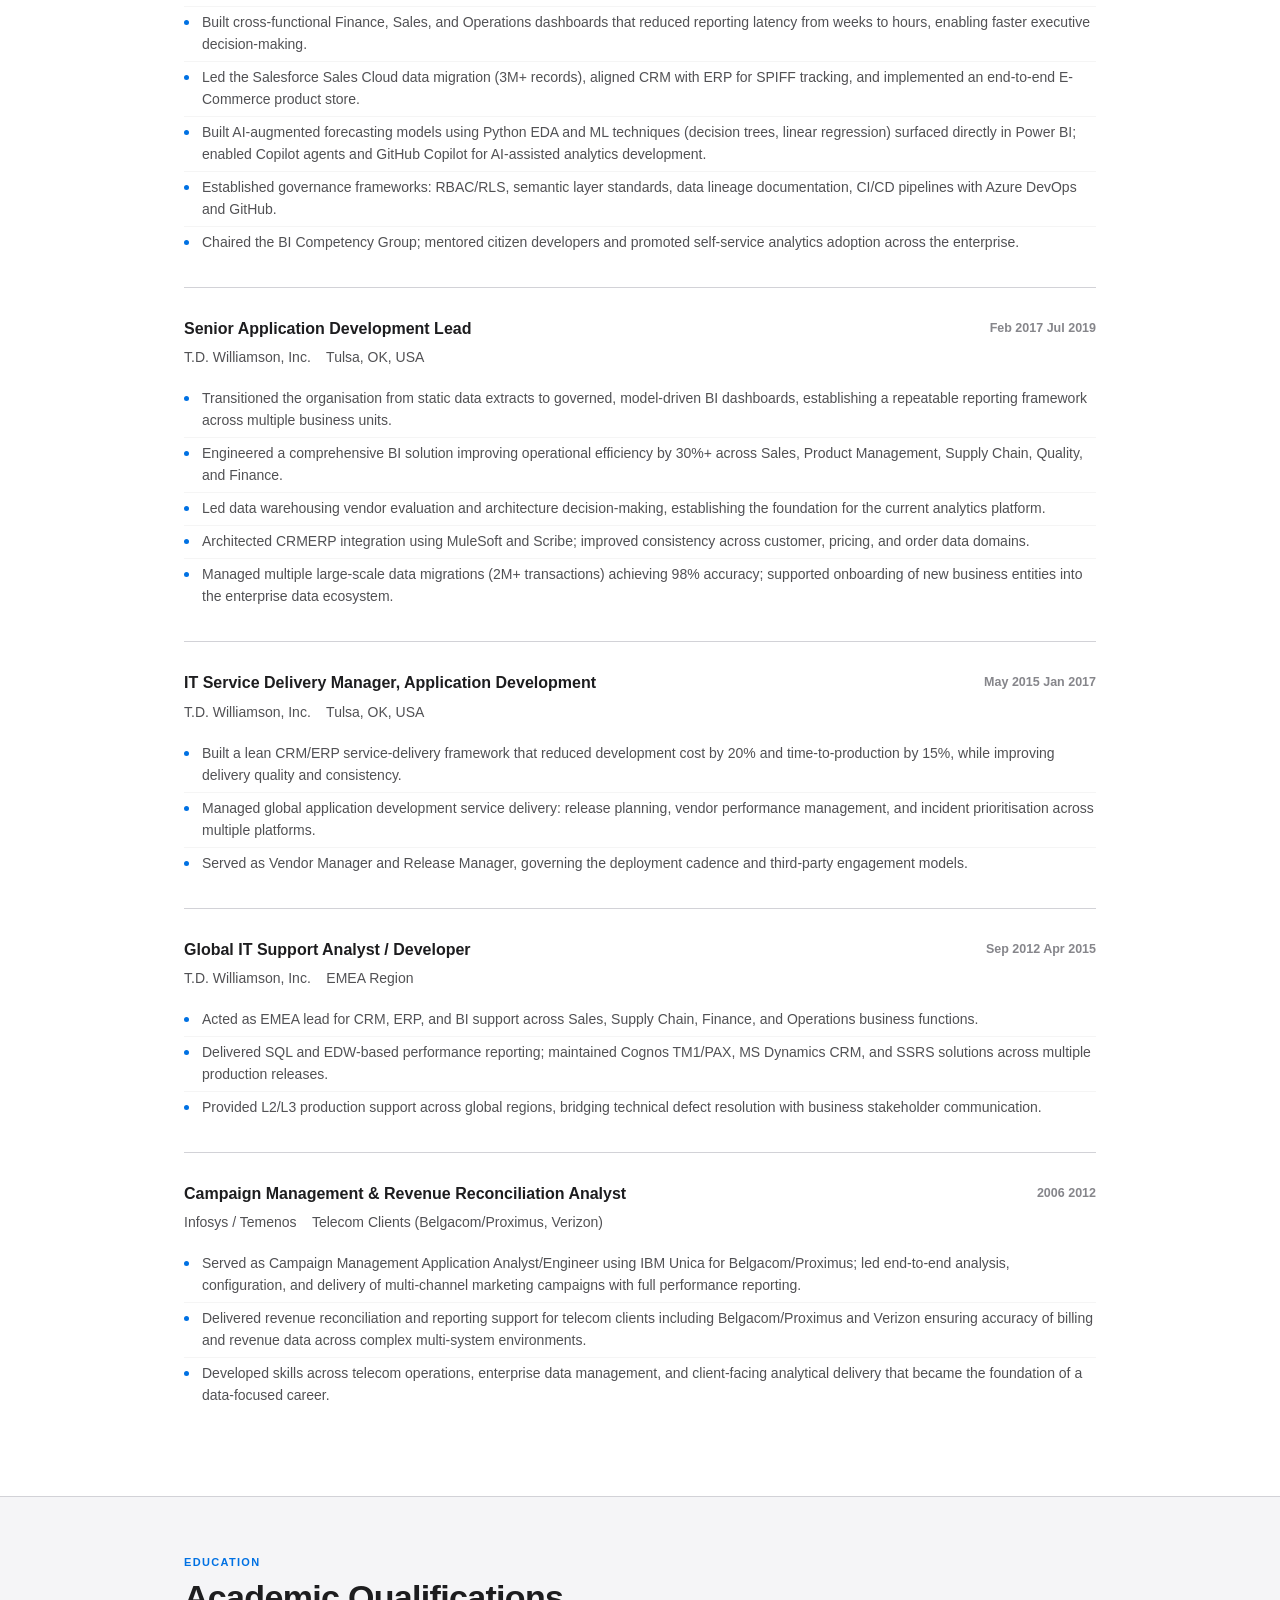
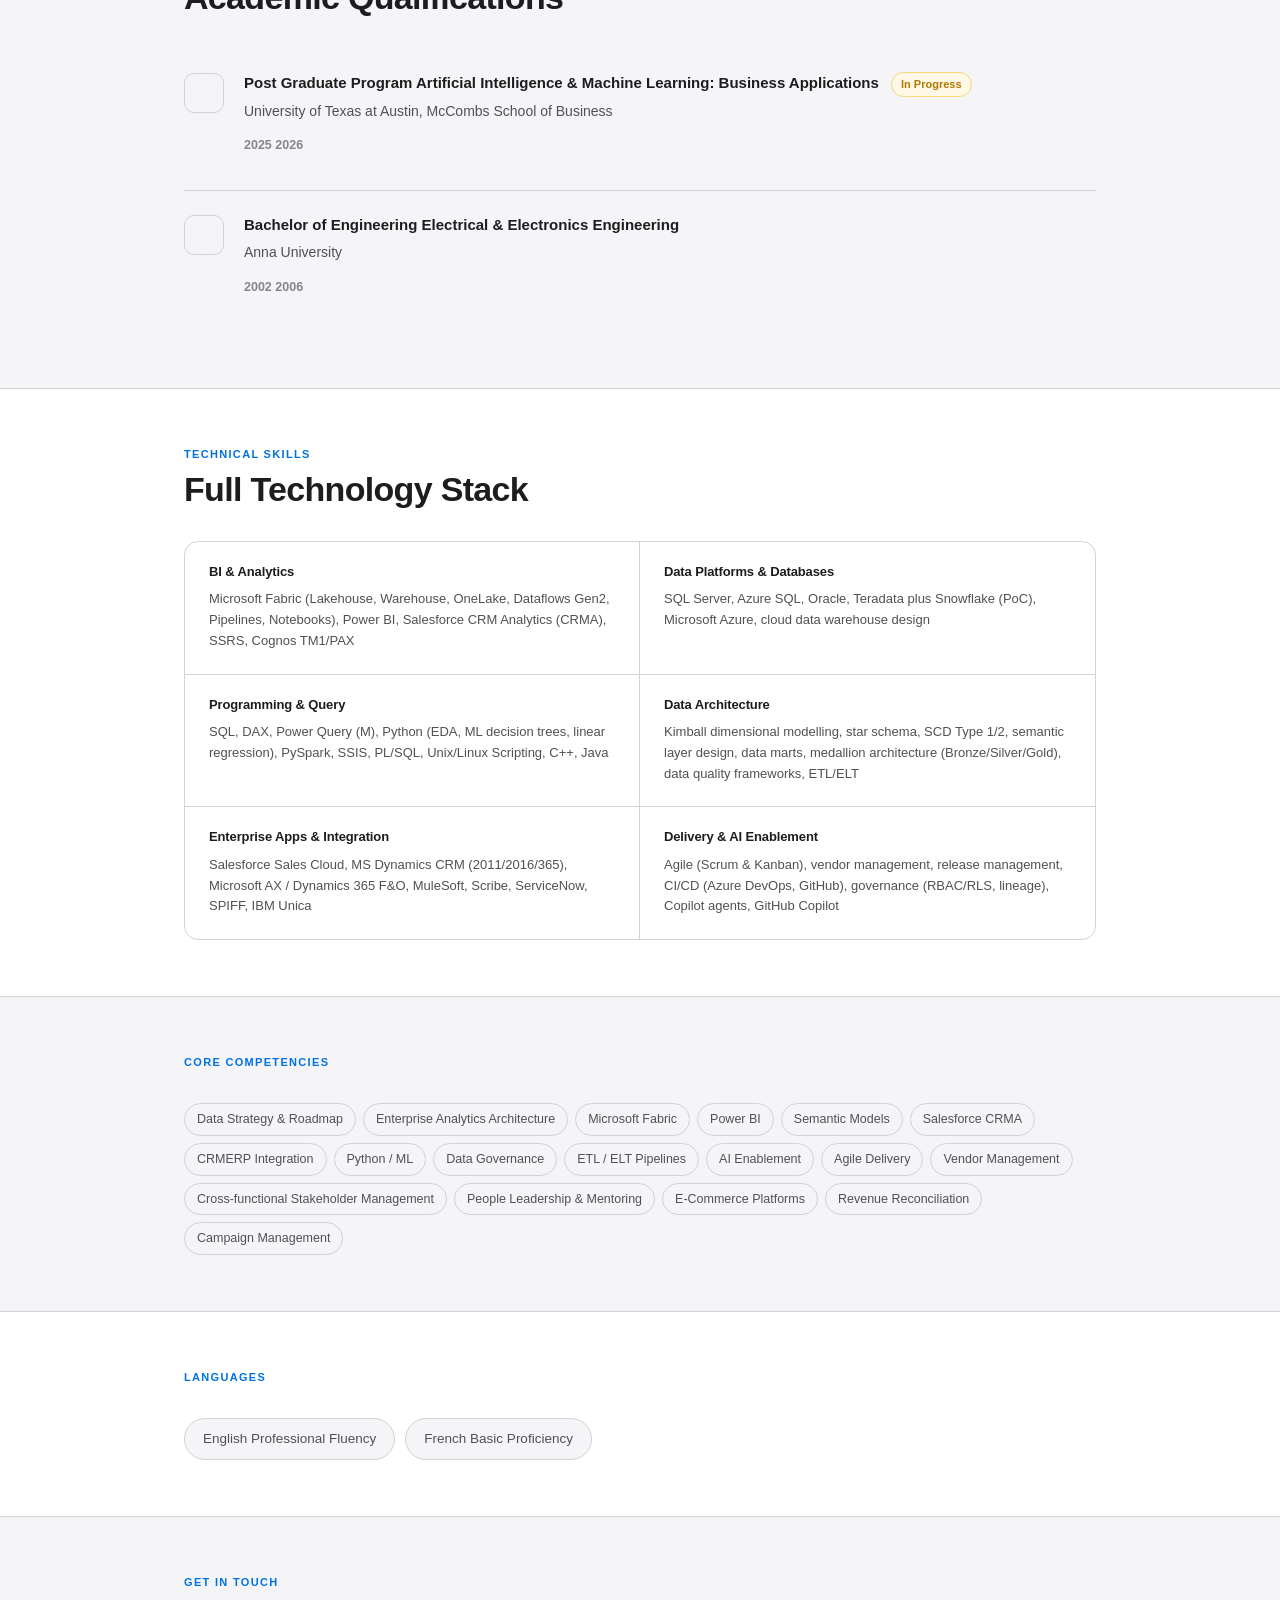
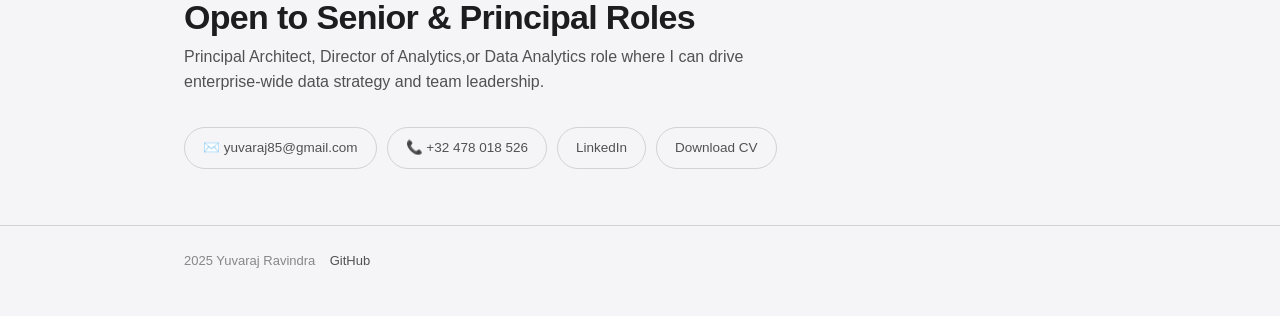
==== commit c588b2c4: "update: index.html and about.html changes" ====
--- a/index.html
+++ b/index.html
@@ -289,7 +289,7 @@
     <div class="section-head">
       <span class="section-label">Get in Touch</span>
       <h2 class="section-title">Open to Senior &amp; Principal Roles</h2>
-      <p class="section-sub">Seeking Principal Architect, Director of Analytics, or VP Data roles where I can drive enterprise-wide data strategy and team leadership.</p>
+      <p class="section-sub"> Principal Architect, Director of Analytics,or Data Analytics role where I can drive enterprise-wide data strategy and team leadership.</p>
     </div>
     <div class="contact-row">
       <a href="mailto:yuvaraj85@gmail.com" class="contact-chip">✉️ yuvaraj85@gmail.com</a>
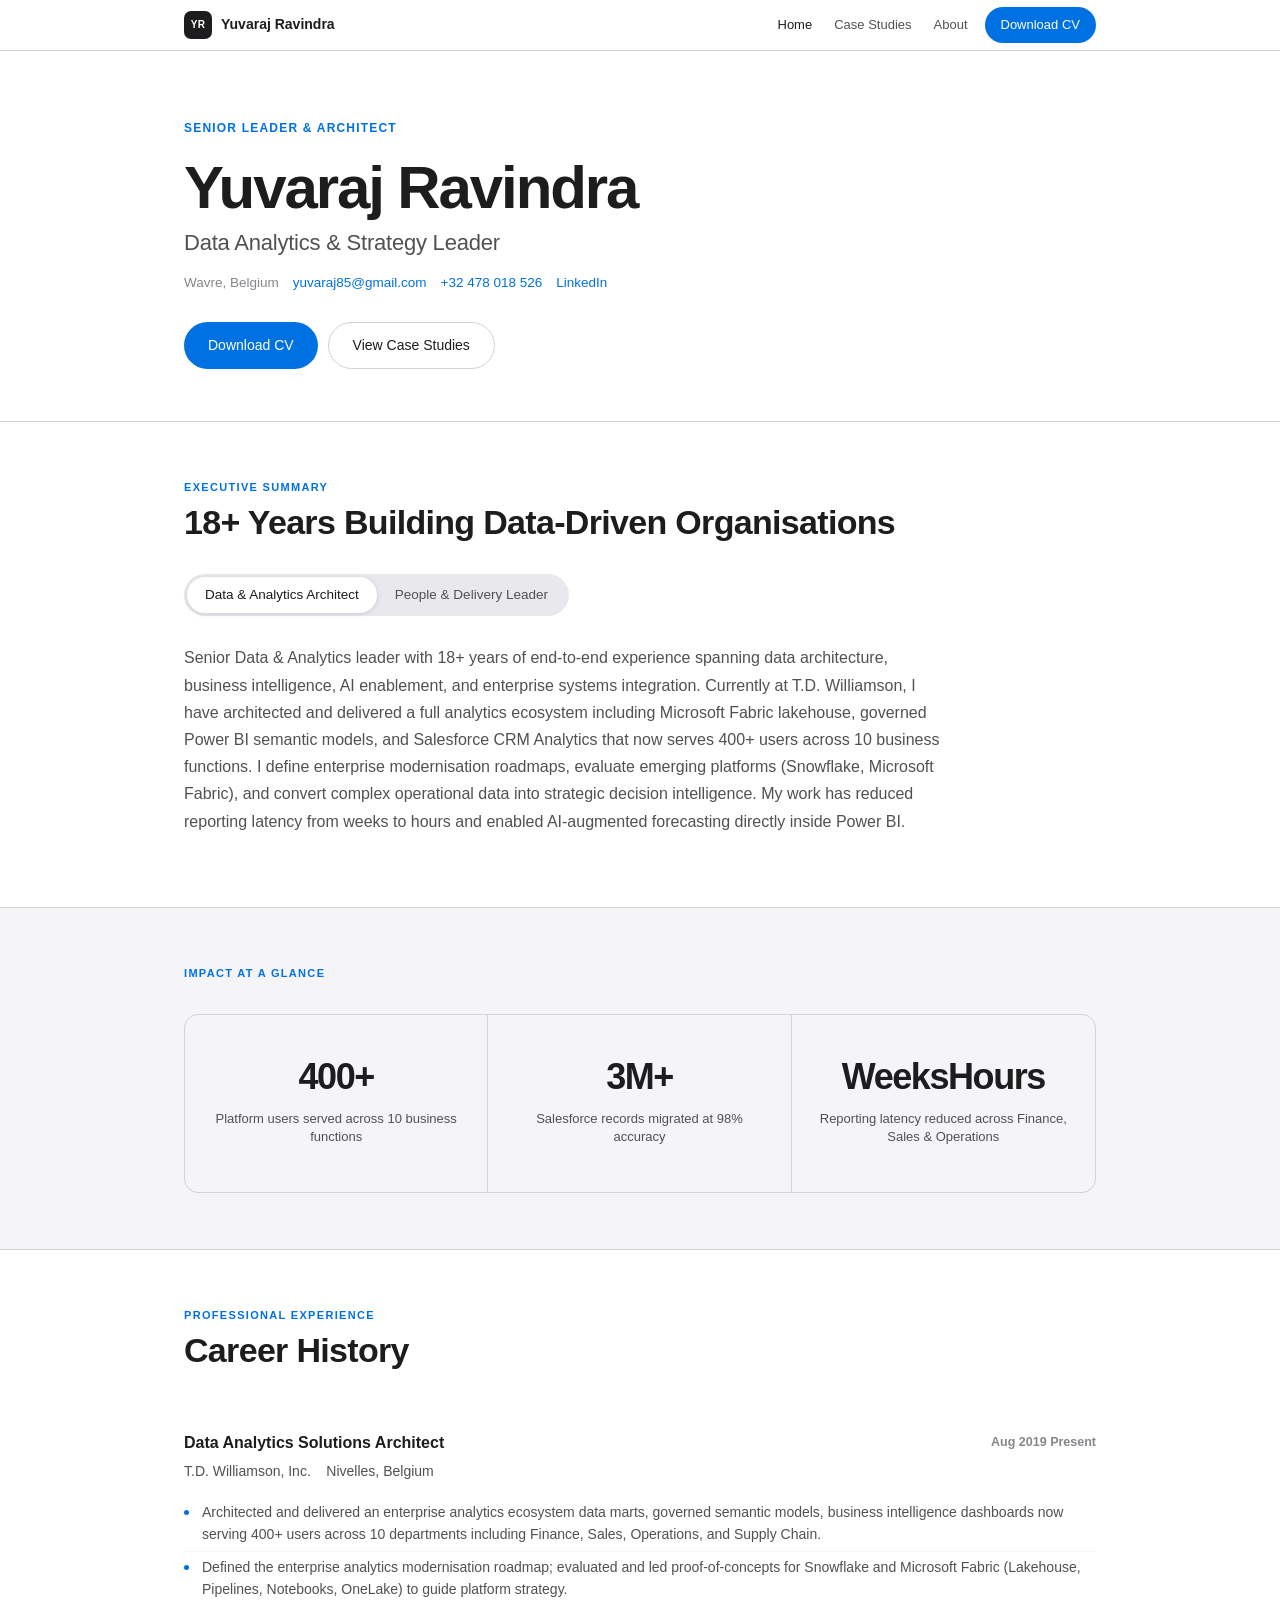
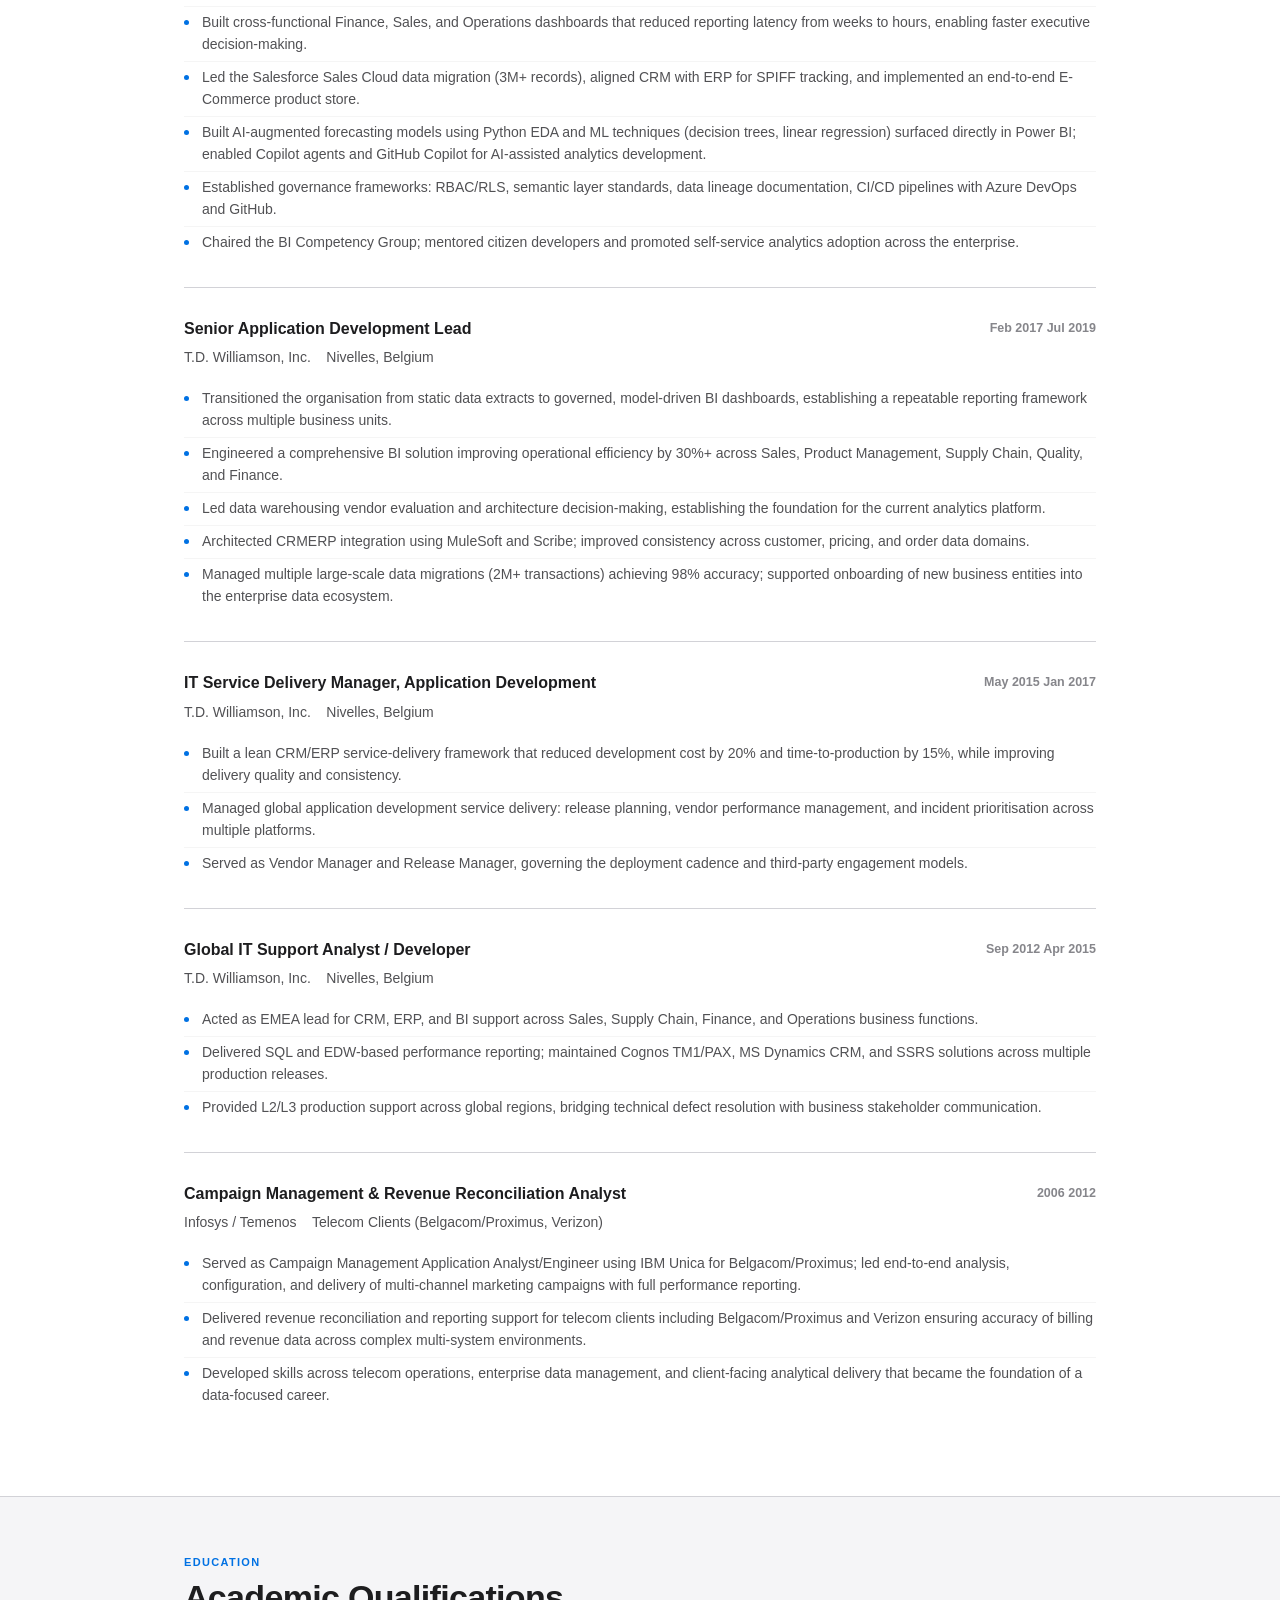
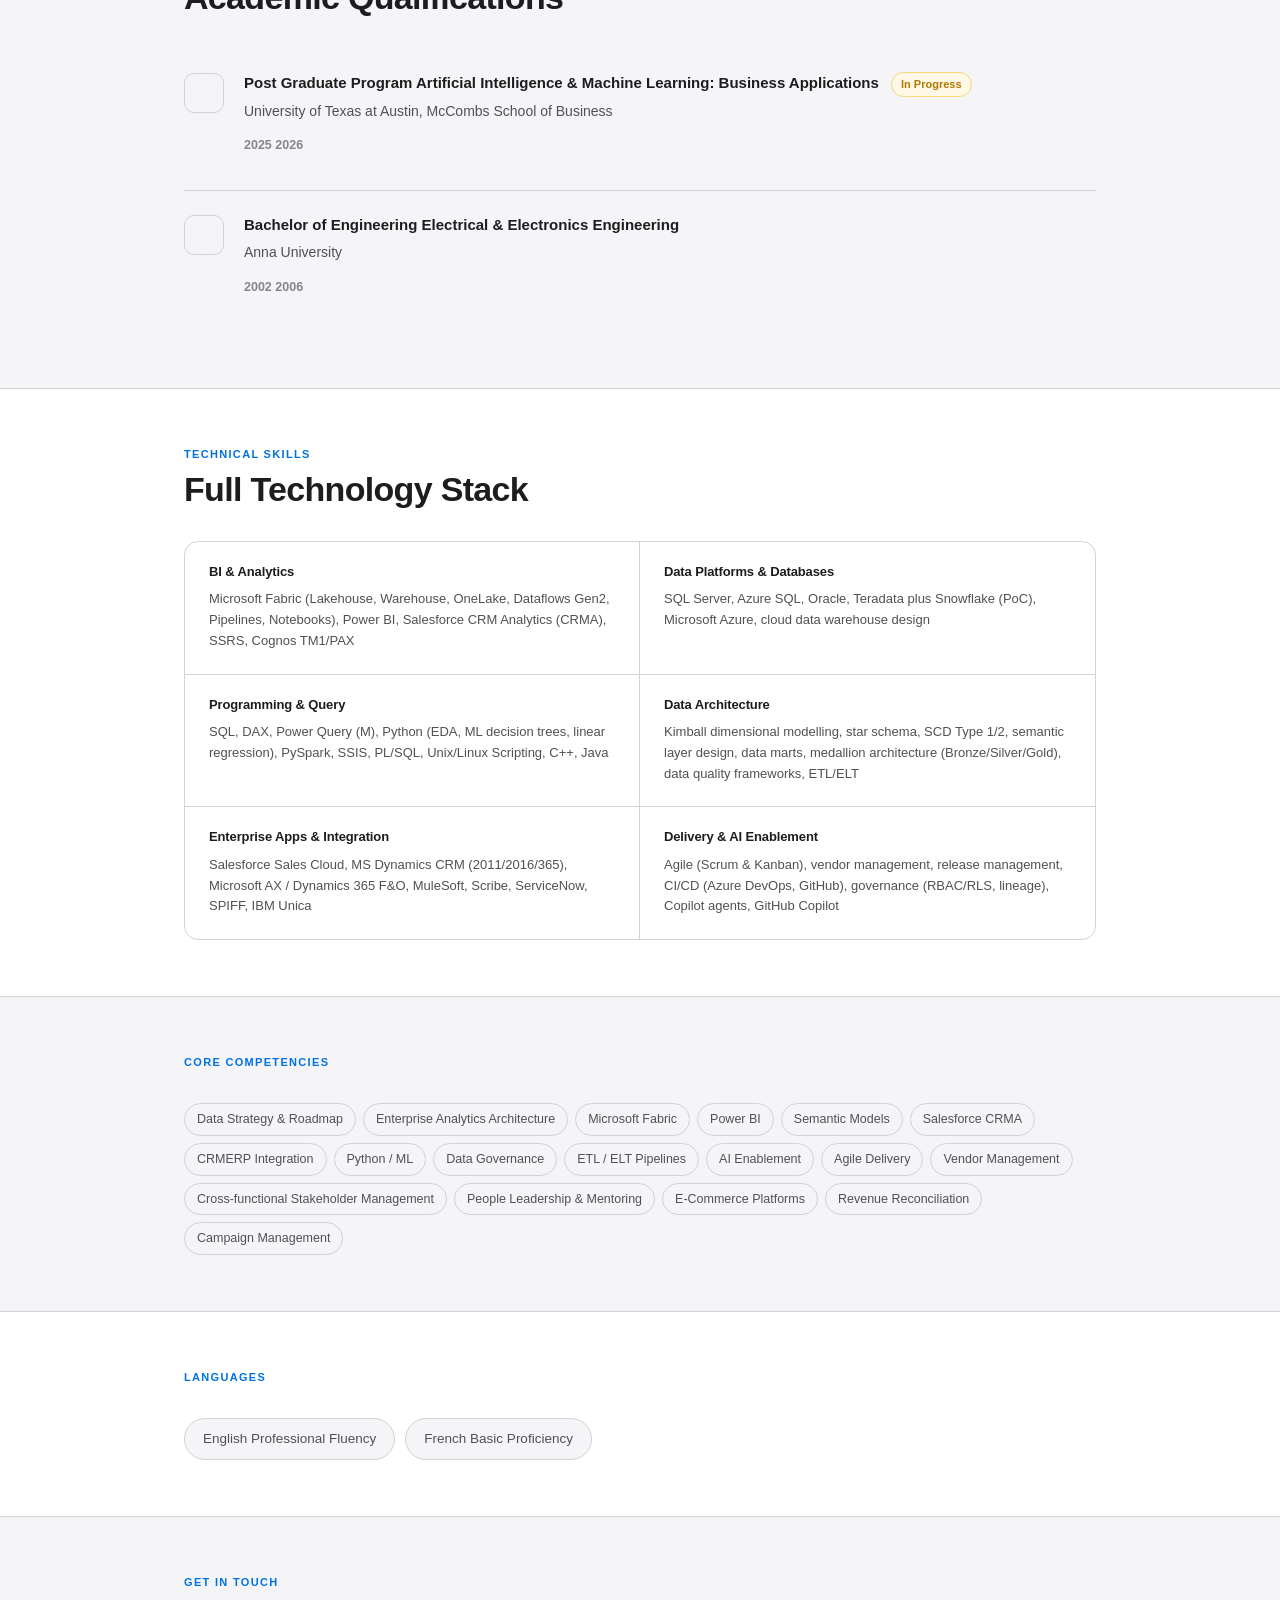
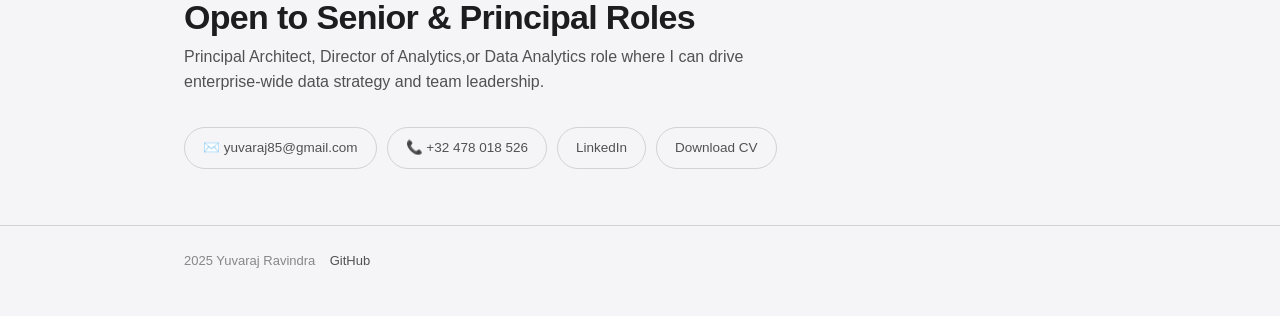
==== commit bf1745f2: "update: index.html" ====
--- a/index.html
+++ b/index.html
@@ -107,7 +107,7 @@
           <p class="exp-title">Data Analytics Solutions Architect</p>
           <span class="exp-period">Aug 2019  Present</span>
         </div>
-        <p class="exp-company">T.D. Williamson, Inc. &nbsp;&nbsp; Tulsa, OK, USA</p>
+        <p class="exp-company">T.D. Williamson, Inc. &nbsp;&nbsp; Nivelles, Belgium</p>
         <ul class="exp-bullets">
           <li>Architected and delivered an enterprise analytics ecosystem  data marts, governed semantic models, business intelligence dashboards  now serving 400+ users across 10 departments including Finance, Sales, Operations, and Supply Chain.</li>
           <li>Defined the enterprise analytics modernisation roadmap; evaluated and led proof-of-concepts for Snowflake and Microsoft Fabric (Lakehouse, Pipelines, Notebooks, OneLake) to guide platform strategy.</li>
@@ -124,7 +124,7 @@
           <p class="exp-title">Senior Application Development Lead</p>
           <span class="exp-period">Feb 2017  Jul 2019</span>
         </div>
-        <p class="exp-company">T.D. Williamson, Inc. &nbsp;&nbsp; Tulsa, OK, USA</p>
+        <p class="exp-company">T.D. Williamson, Inc. &nbsp;&nbsp; Nivelles, Belgium</p>
         <ul class="exp-bullets">
           <li>Transitioned the organisation from static data extracts to governed, model-driven BI dashboards, establishing a repeatable reporting framework across multiple business units.</li>
           <li>Engineered a comprehensive BI solution improving operational efficiency by 30%+ across Sales, Product Management, Supply Chain, Quality, and Finance.</li>
@@ -139,7 +139,7 @@
           <p class="exp-title">IT Service Delivery Manager, Application Development</p>
           <span class="exp-period">May 2015  Jan 2017</span>
         </div>
-        <p class="exp-company">T.D. Williamson, Inc. &nbsp;&nbsp; Tulsa, OK, USA</p>
+        <p class="exp-company">T.D. Williamson, Inc. &nbsp;&nbsp; Nivelles, Belgium</p>
         <ul class="exp-bullets">
           <li>Built a lean CRM/ERP service-delivery framework that reduced development cost by 20% and time-to-production by 15%, while improving delivery quality and consistency.</li>
           <li>Managed global application development service delivery: release planning, vendor performance management, and incident prioritisation across multiple platforms.</li>
@@ -152,7 +152,7 @@
           <p class="exp-title">Global IT Support Analyst / Developer</p>
           <span class="exp-period">Sep 2012  Apr 2015</span>
         </div>
-        <p class="exp-company">T.D. Williamson, Inc. &nbsp;&nbsp; EMEA Region</p>
+        <p class="exp-company">T.D. Williamson, Inc. &nbsp;&nbsp; Nivelles, Belgium</p>
         <ul class="exp-bullets">
           <li>Acted as EMEA lead for CRM, ERP, and BI support across Sales, Supply Chain, Finance, and Operations business functions.</li>
           <li>Delivered SQL and EDW-based performance reporting; maintained Cognos TM1/PAX, MS Dynamics CRM, and SSRS solutions across multiple production releases.</li>
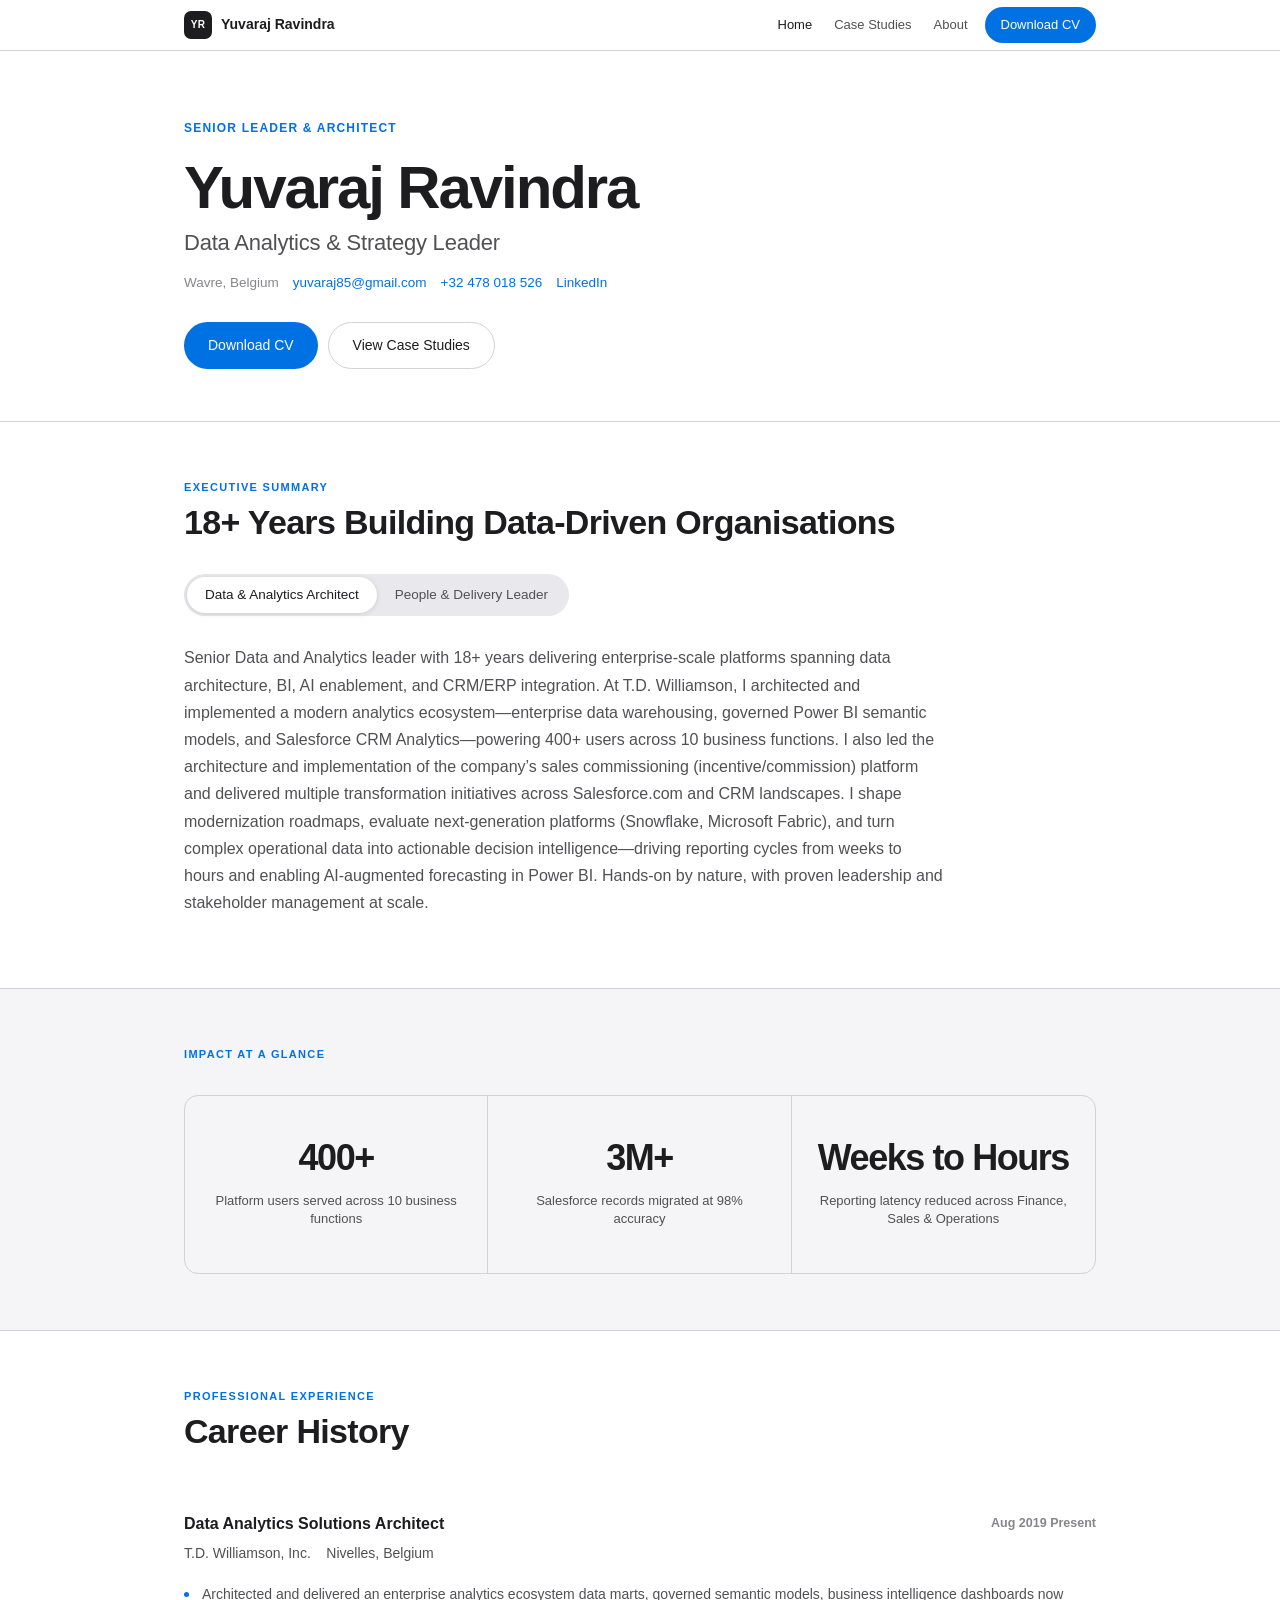
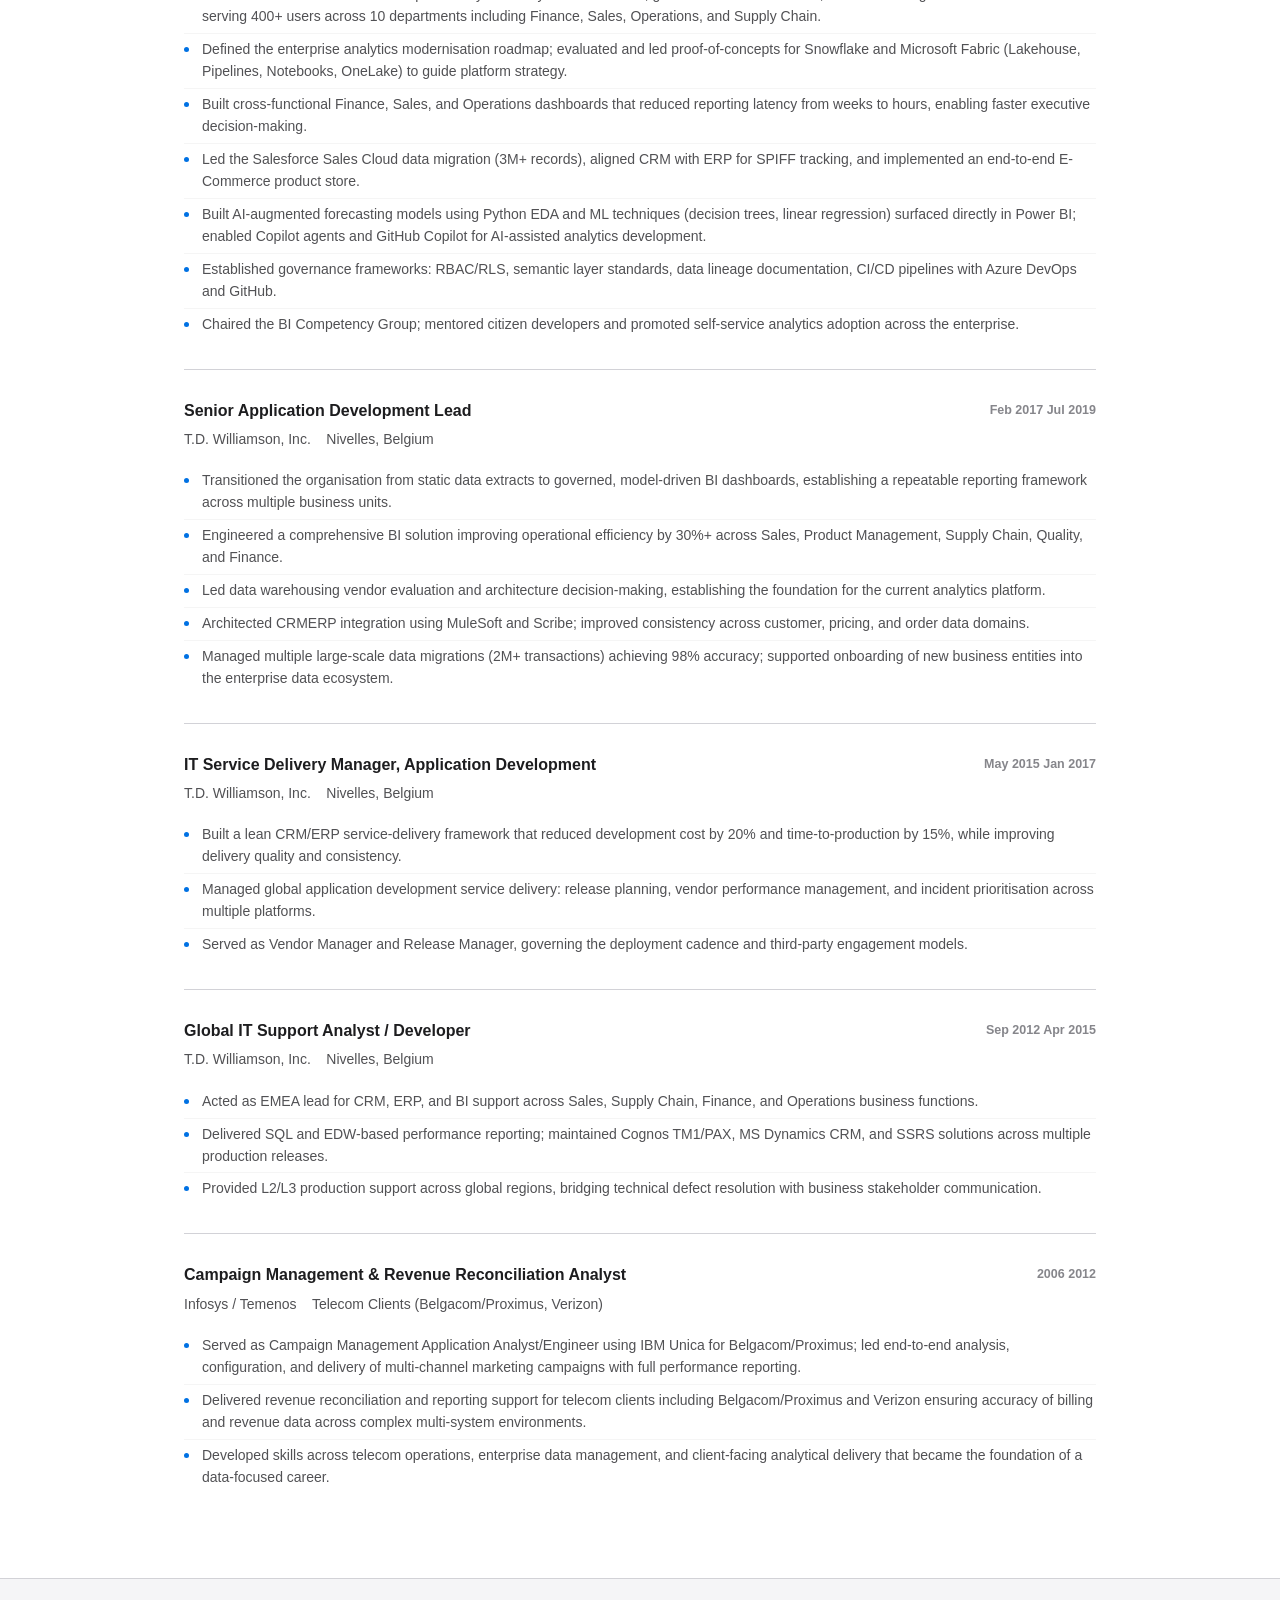
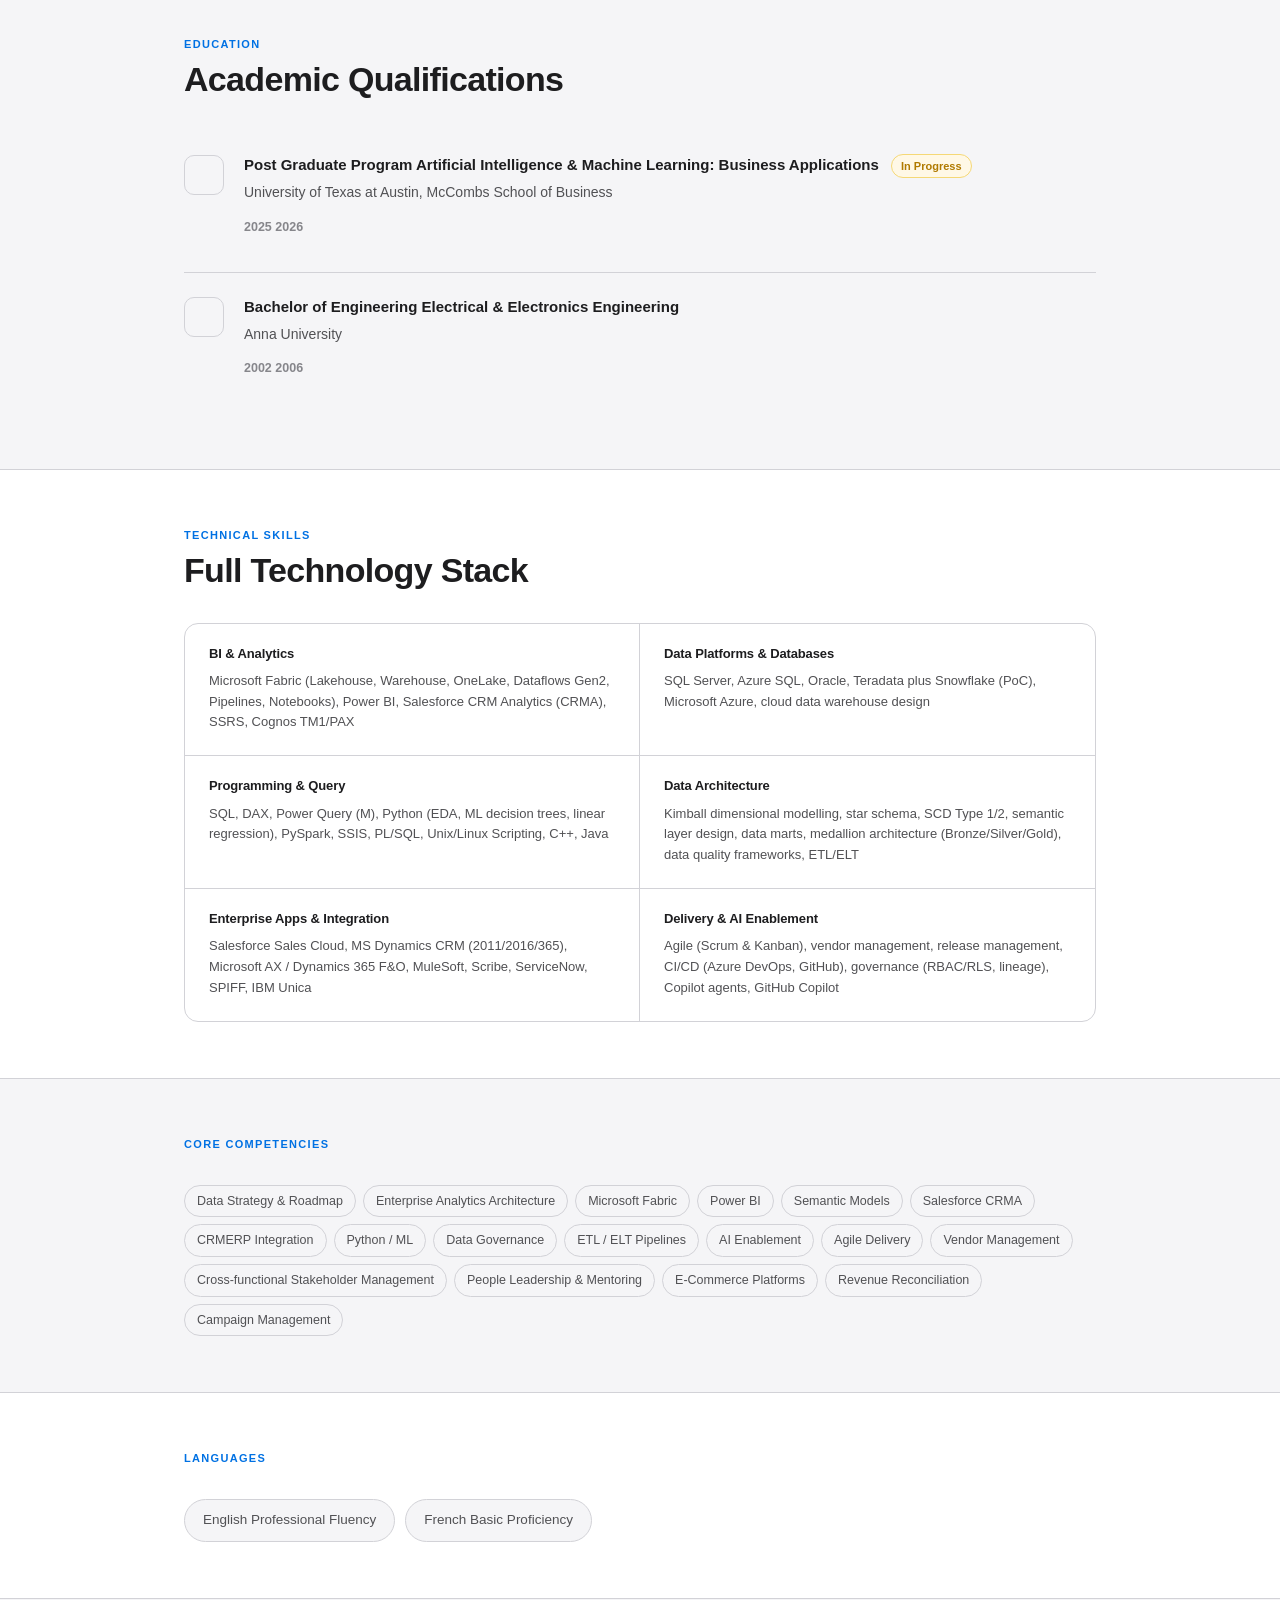
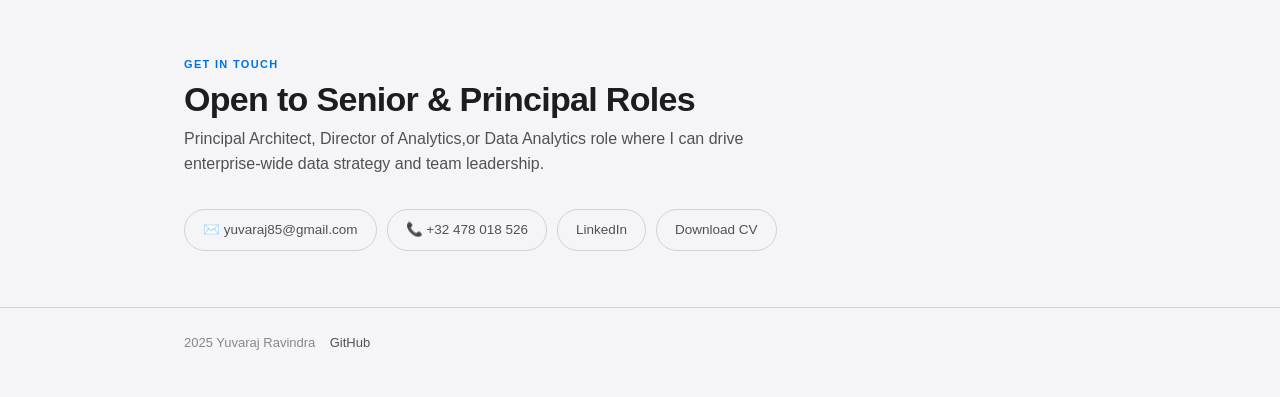
==== commit 44358176: "update: index.html" ====
--- a/index.html
+++ b/index.html
@@ -59,12 +59,12 @@
 
     <div data-block="architect">
       <p class="summary-text">
-        Senior Data &amp; Analytics leader with 18+ years of end-to-end experience spanning data architecture, business intelligence, AI enablement, and enterprise systems integration. Currently at T.D. Williamson, I have architected and delivered a full analytics ecosystem  including Microsoft Fabric lakehouse, governed Power BI semantic models, and Salesforce CRM Analytics  that now serves 400+ users across 10 business functions. I define enterprise modernisation roadmaps, evaluate emerging platforms (Snowflake, Microsoft Fabric), and convert complex operational data into strategic decision intelligence. My work has reduced reporting latency from weeks to hours and enabled AI-augmented forecasting directly inside Power BI.
+        Senior Data and Analytics leader with 18+ years delivering enterprise-scale platforms spanning data architecture, BI, AI enablement, and CRM/ERP integration. At T.D. Williamson, I architected and implemented a modern analytics ecosystem—enterprise data warehousing, governed Power BI semantic models, and Salesforce CRM Analytics—powering 400+ users across 10 business functions. I also led the architecture and implementation of the company’s sales commissioning (incentive/commission) platform and delivered multiple transformation initiatives across Salesforce.com and CRM landscapes. I shape modernization roadmaps, evaluate next-generation platforms (Snowflake, Microsoft Fabric), and turn complex operational data into actionable decision intelligence—driving reporting cycles from weeks to hours and enabling AI‑augmented forecasting in Power BI. Hands-on by nature, with proven leadership and stakeholder management at scale.
       </p>
     </div>
     <div data-block="manager" style="display:none">
       <p class="summary-text">
-        Accomplished delivery leader and people manager with 18+ years driving cross-functional digital transformation programmes. I have built and led global teams, managed multi-vendor ecosystems, and governed release pipelines across CRM, ERP, BI, and data platform workstreams. At T.D. Williamson I introduced a lean service-delivery framework that reduced development cost by 20% and time-to-production by 15%, while managing a portfolio of initiatives touching Finance, Sales, Operations, and Supply Chain. Equally comfortable presenting to C-suite stakeholders and rolling up my sleeves on architecture decisions  I bridge the gap between business strategy and technical execution.
+        Accomplished delivery leader and people manager with 18+ years leading cross-functional digital transformation programs. I’ve built and led global teams, managed multi-vendor ecosystems, and governed release pipelines across CRM, ERP, BI, and data platforms. At T.D. Williamson, I introduced a lean service-delivery framework that reduced development costs by 20% and cut time-to-production by 15%, while overseeing a portfolio spanning Finance, Sales, Operations, and Supply Chain. Equally confident with C‑suite stakeholders and hands-on architecture decisions, I bridge business strategy and technical execution to deliver measurable outcomes.
       </p>
     </div>
   </div>
@@ -86,7 +86,7 @@
         <p class="stat-label">Salesforce records migrated at 98% accuracy</p>
       </div>
       <div class="stat">
-        <span class="stat-number">WeeksHours</span>
+        <span class="stat-number">Weeks to Hours</span>
         <p class="stat-label">Reporting latency reduced across Finance, Sales &amp; Operations</p>
       </div>
     </div>
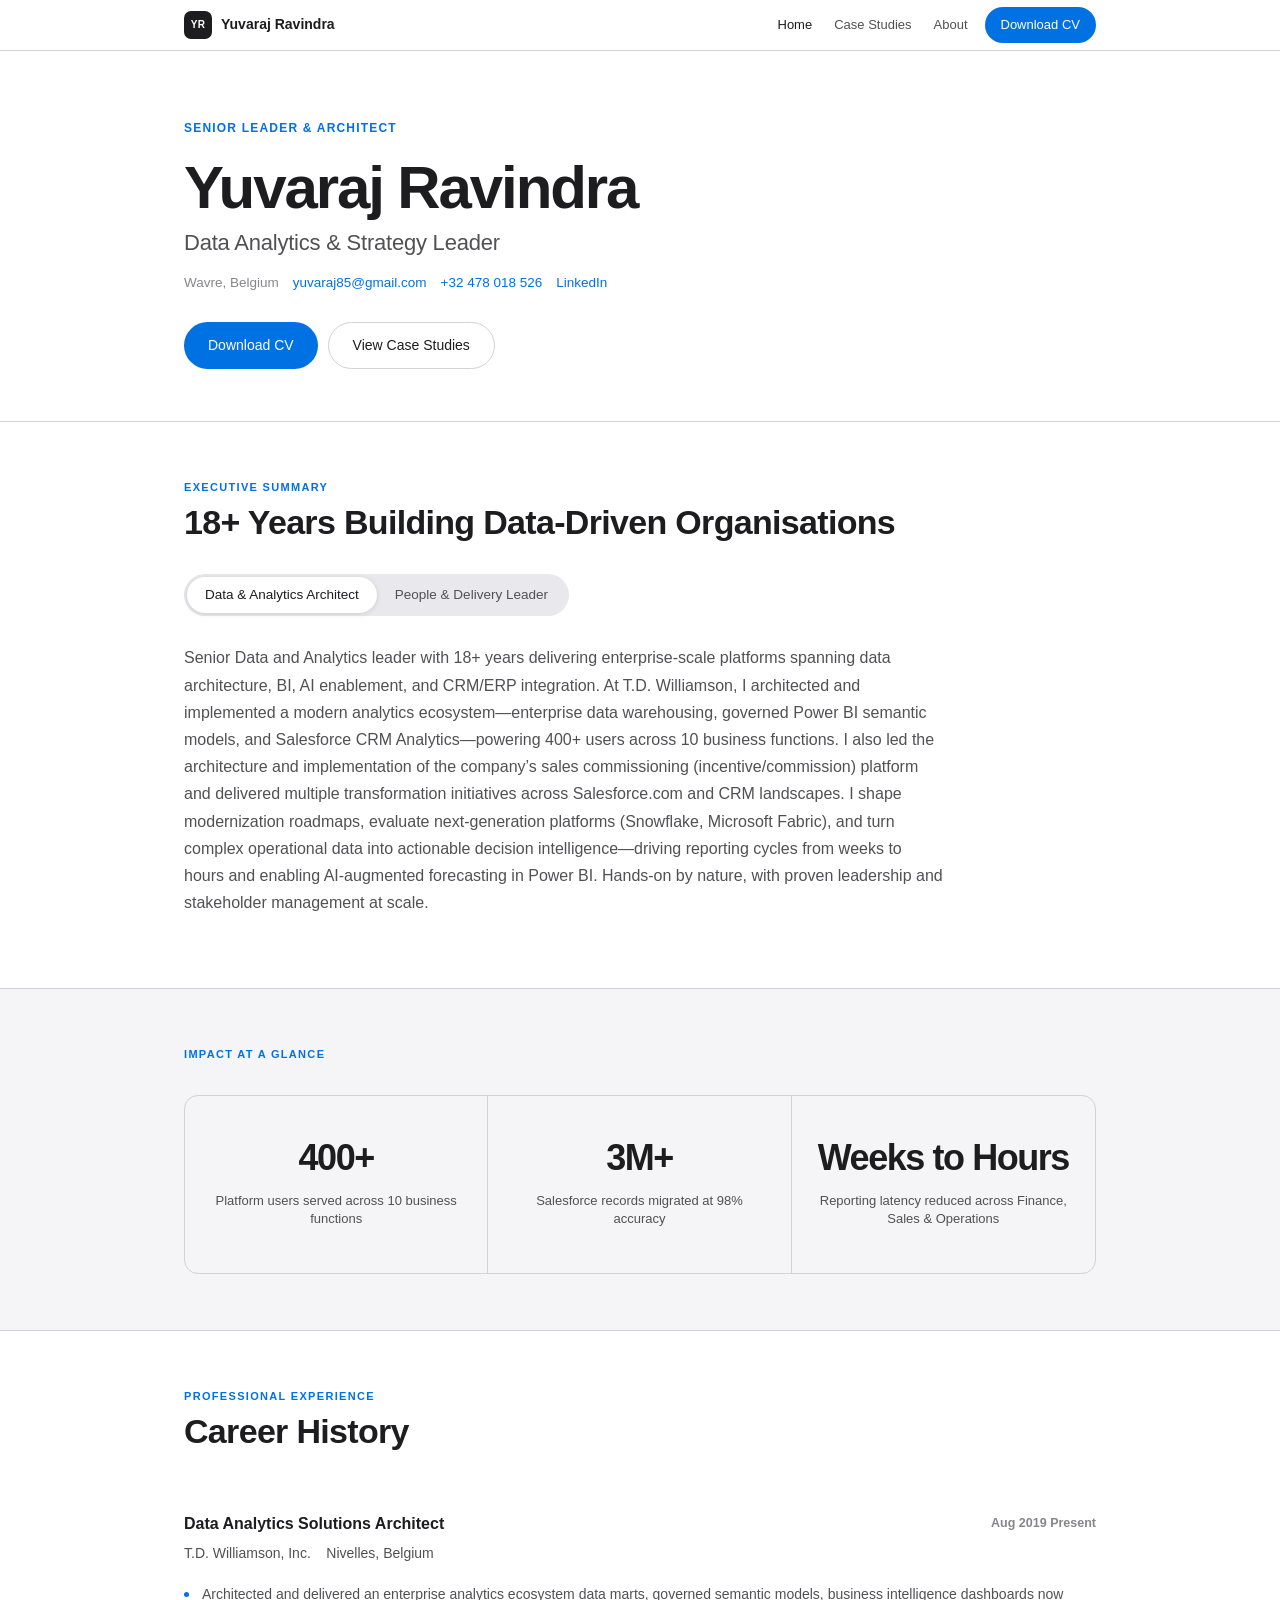
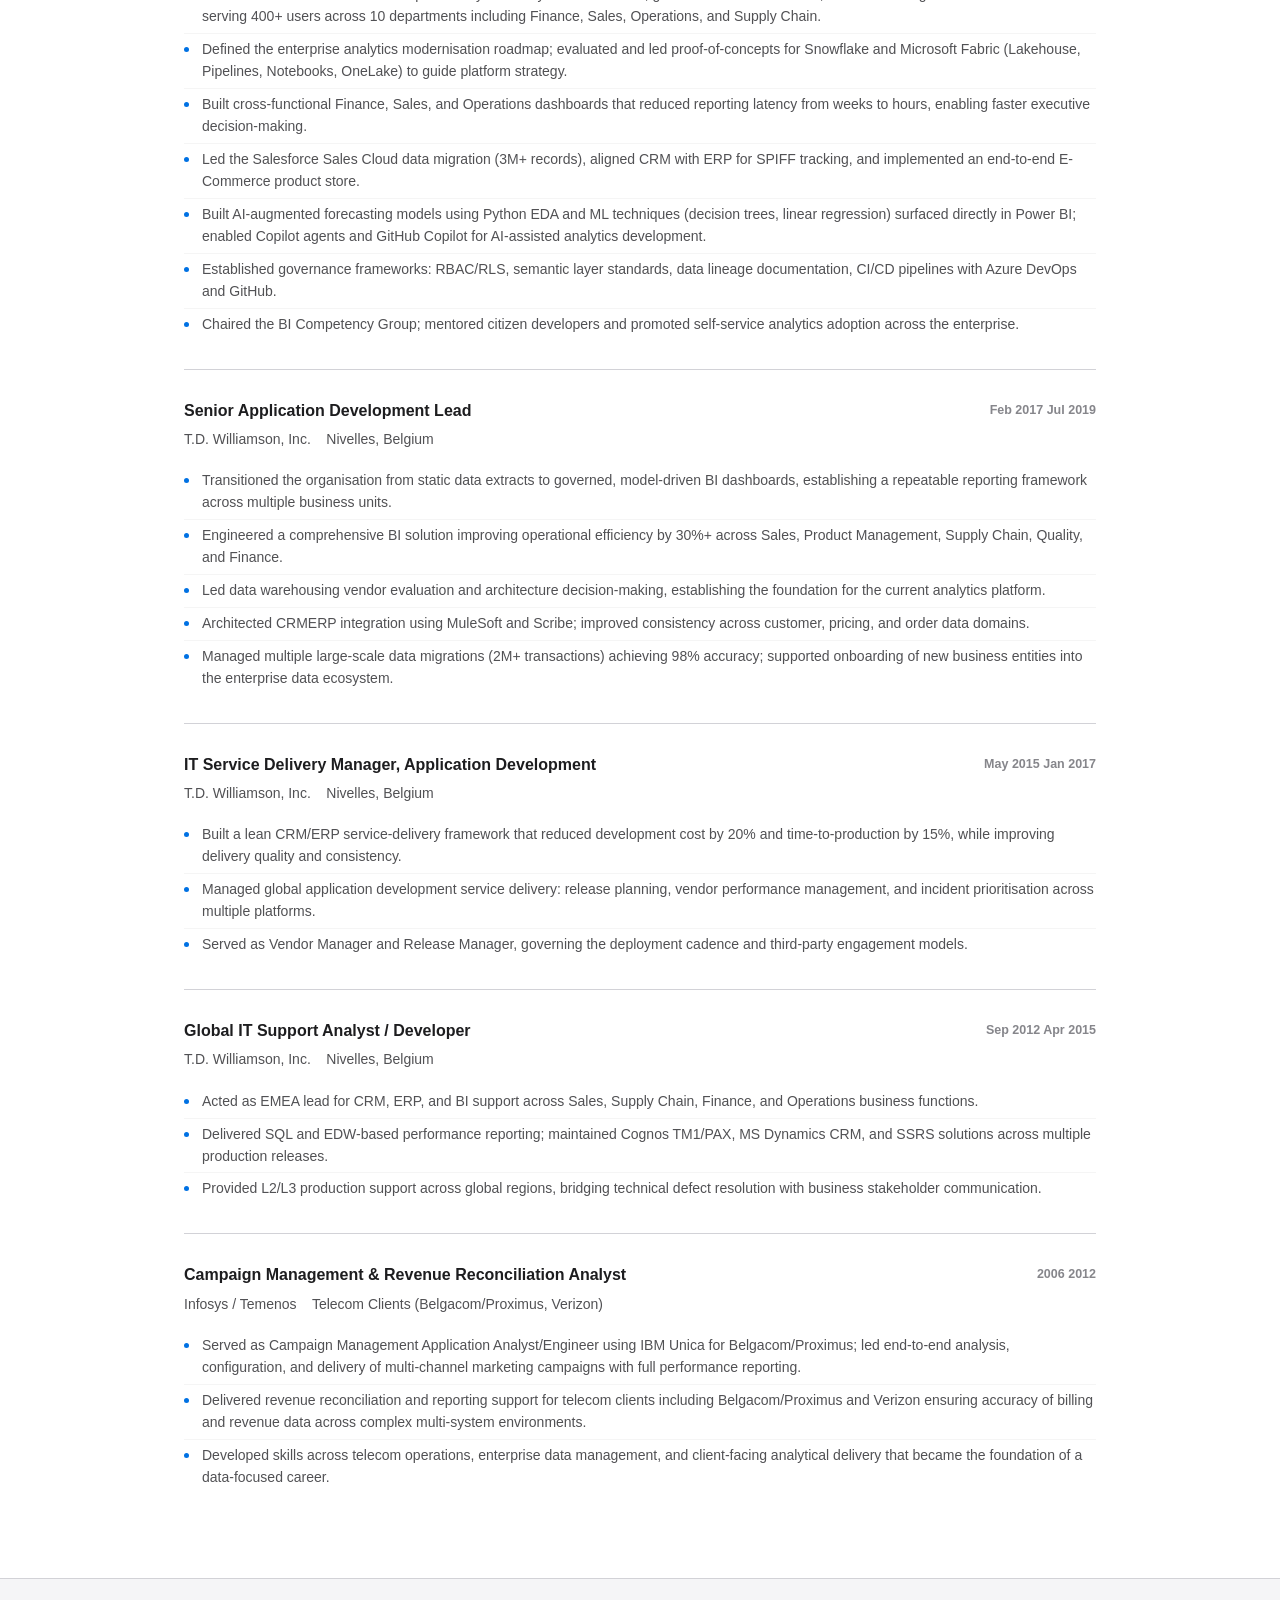
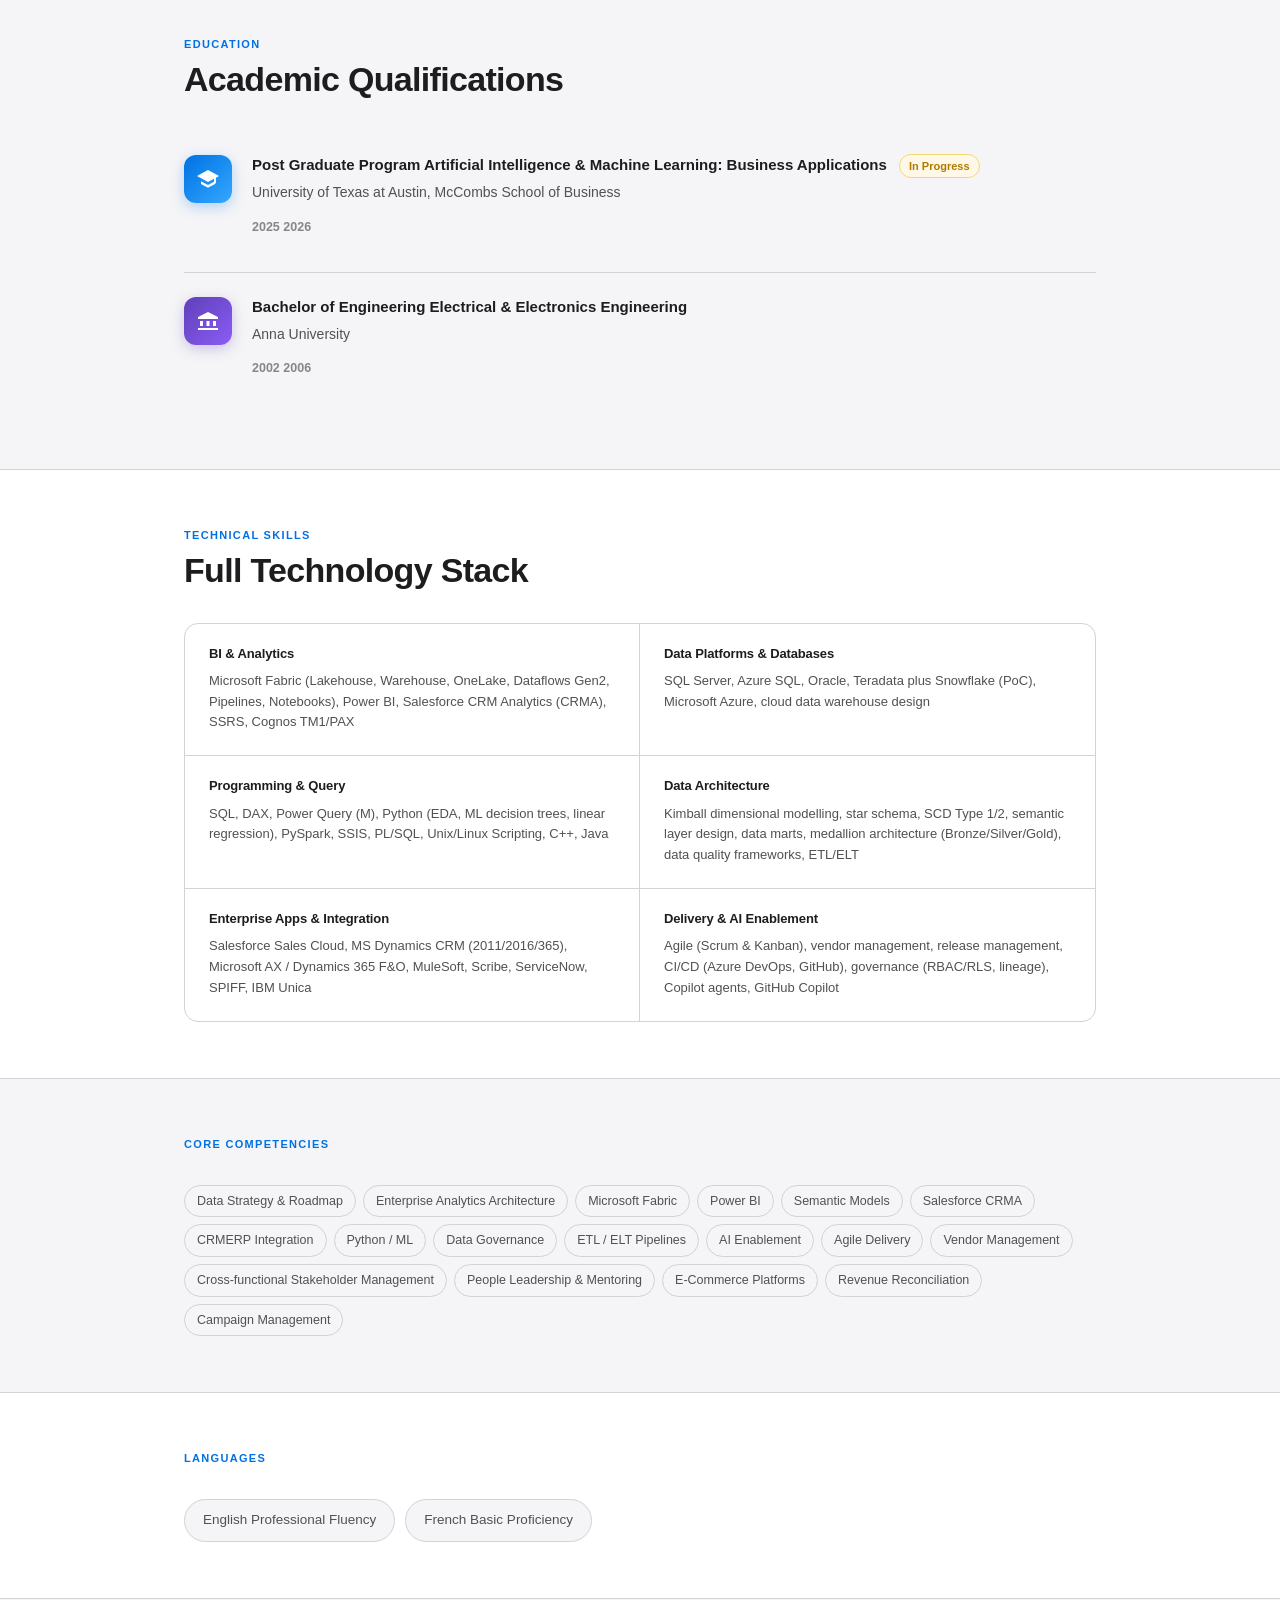
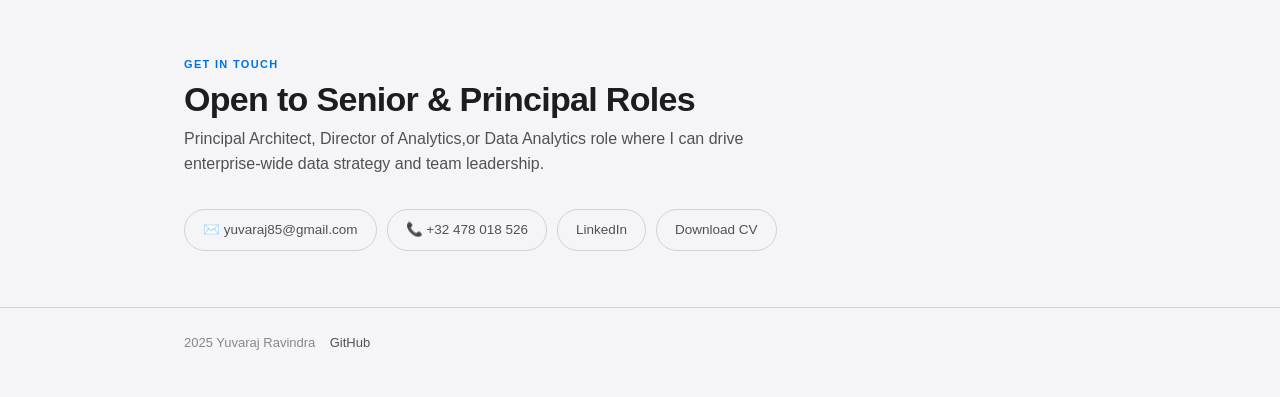
==== commit f9a1f915: "design: gradient SVG icons for education section" ====
--- a/index.html
+++ b/index.html
@@ -186,7 +186,9 @@
     </div>
     <div class="edu-list">
       <div class="edu-item">
-        <div class="edu-icon"></div>
+        <div class="edu-icon blue">
+          <svg width="24" height="24" viewBox="0 0 24 24" fill="white" xmlns="http://www.w3.org/2000/svg"><path d="M12 3L1 9l11 6 11-6-11-6zm0 15l-7-3.82V17l7 3.82 7-3.82v-2.82L12 18z"/><line x1="19" y1="9.9" x2="19" y2="15" stroke="white" stroke-width="2" stroke-linecap="round"/><circle cx="19" cy="15.5" r="1" fill="white"/></svg>
+        </div>
         <div class="edu-body">
           <p class="edu-degree">Post Graduate Program  Artificial Intelligence &amp; Machine Learning: Business Applications <span class="badge-inprogress">In Progress</span></p>
           <p class="edu-school">University of Texas at Austin, McCombs School of Business</p>
@@ -194,7 +196,9 @@
         </div>
       </div>
       <div class="edu-item">
-        <div class="edu-icon"></div>
+        <div class="edu-icon purple">
+          <svg width="24" height="24" viewBox="0 0 24 24" fill="white" xmlns="http://www.w3.org/2000/svg"><path d="M12 3L2 8v2h20V8L12 3zM4 12v5h3v-5H4zm6.5 0v5h3v-5h-3zM17 12v5h3v-5h-3zM2 19h20v2H2z"/></svg>
+        </div>
         <div class="edu-body">
           <p class="edu-degree">Bachelor of Engineering  Electrical &amp; Electronics Engineering</p>
           <p class="edu-school">Anna University</p>
--- a/assets/css/style.css
+++ b/assets/css/style.css
@@ -150,7 +150,9 @@
 .edu-list { display: flex; flex-direction: column; gap: 0; }
 .edu-item { display: flex; gap: 20px; padding: 22px 0; border-bottom: 1px solid var(--rule); align-items: flex-start; }
 .edu-item:last-child { border-bottom: none; }
-.edu-icon { width: 40px; height: 40px; border-radius: 10px; background: var(--bg-alt); border: 1px solid var(--rule); display: grid; place-items: center; font-size: 18px; flex-shrink: 0; margin-top: 2px; }
+.edu-icon { width: 48px; height: 48px; border-radius: 12px; display: grid; place-items: center; flex-shrink: 0; margin-top: 2px; }
+.edu-icon.blue { background: linear-gradient(135deg, #0071e3 0%, #34a8ff 100%); box-shadow: 0 4px 14px rgba(0,113,227,.28); }
+.edu-icon.purple { background: linear-gradient(135deg, #5e40b8 0%, #8b5cf6 100%); box-shadow: 0 4px 14px rgba(94,64,184,.28); }
 .edu-body { flex: 1; }
 .edu-degree { font-size: 15px; font-weight: 700; color: var(--text); margin: 0 0 3px; }
 .edu-school { font-size: 14px; color: var(--muted); margin: 0 0 4px; }
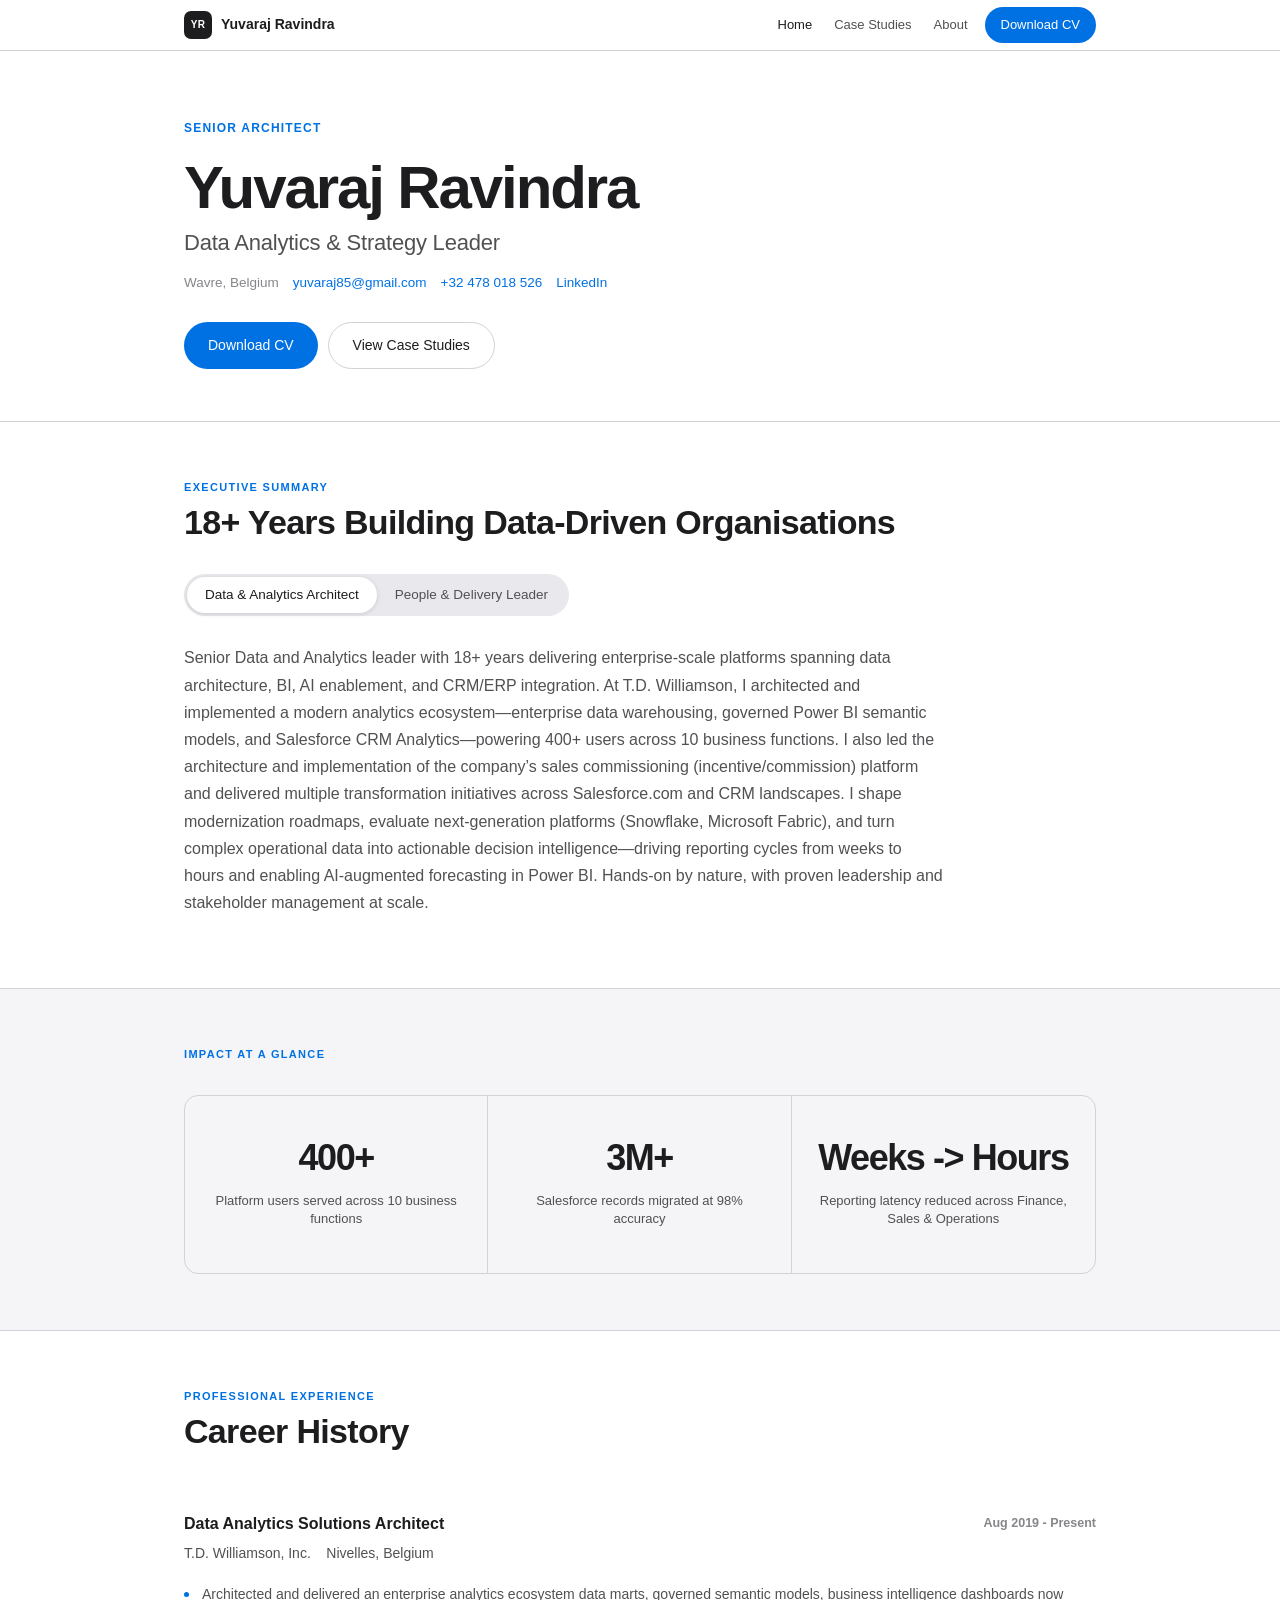
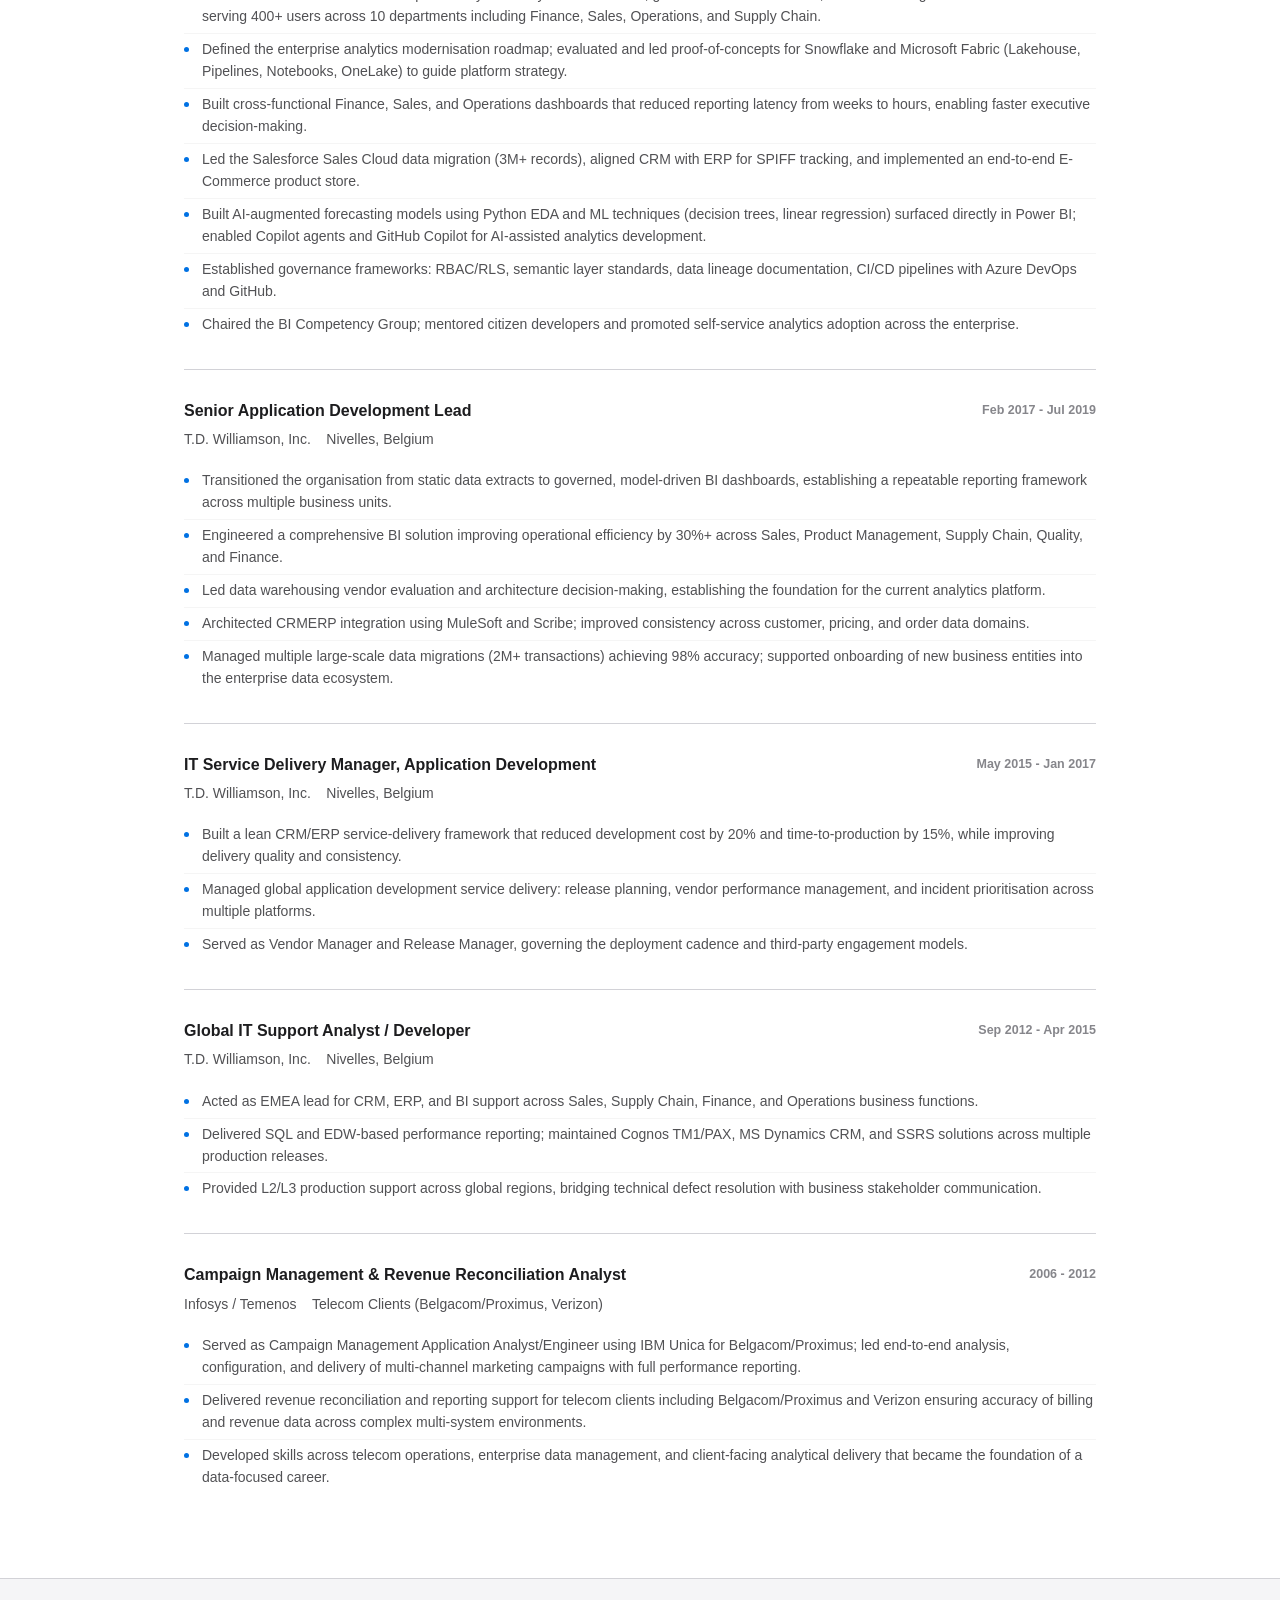
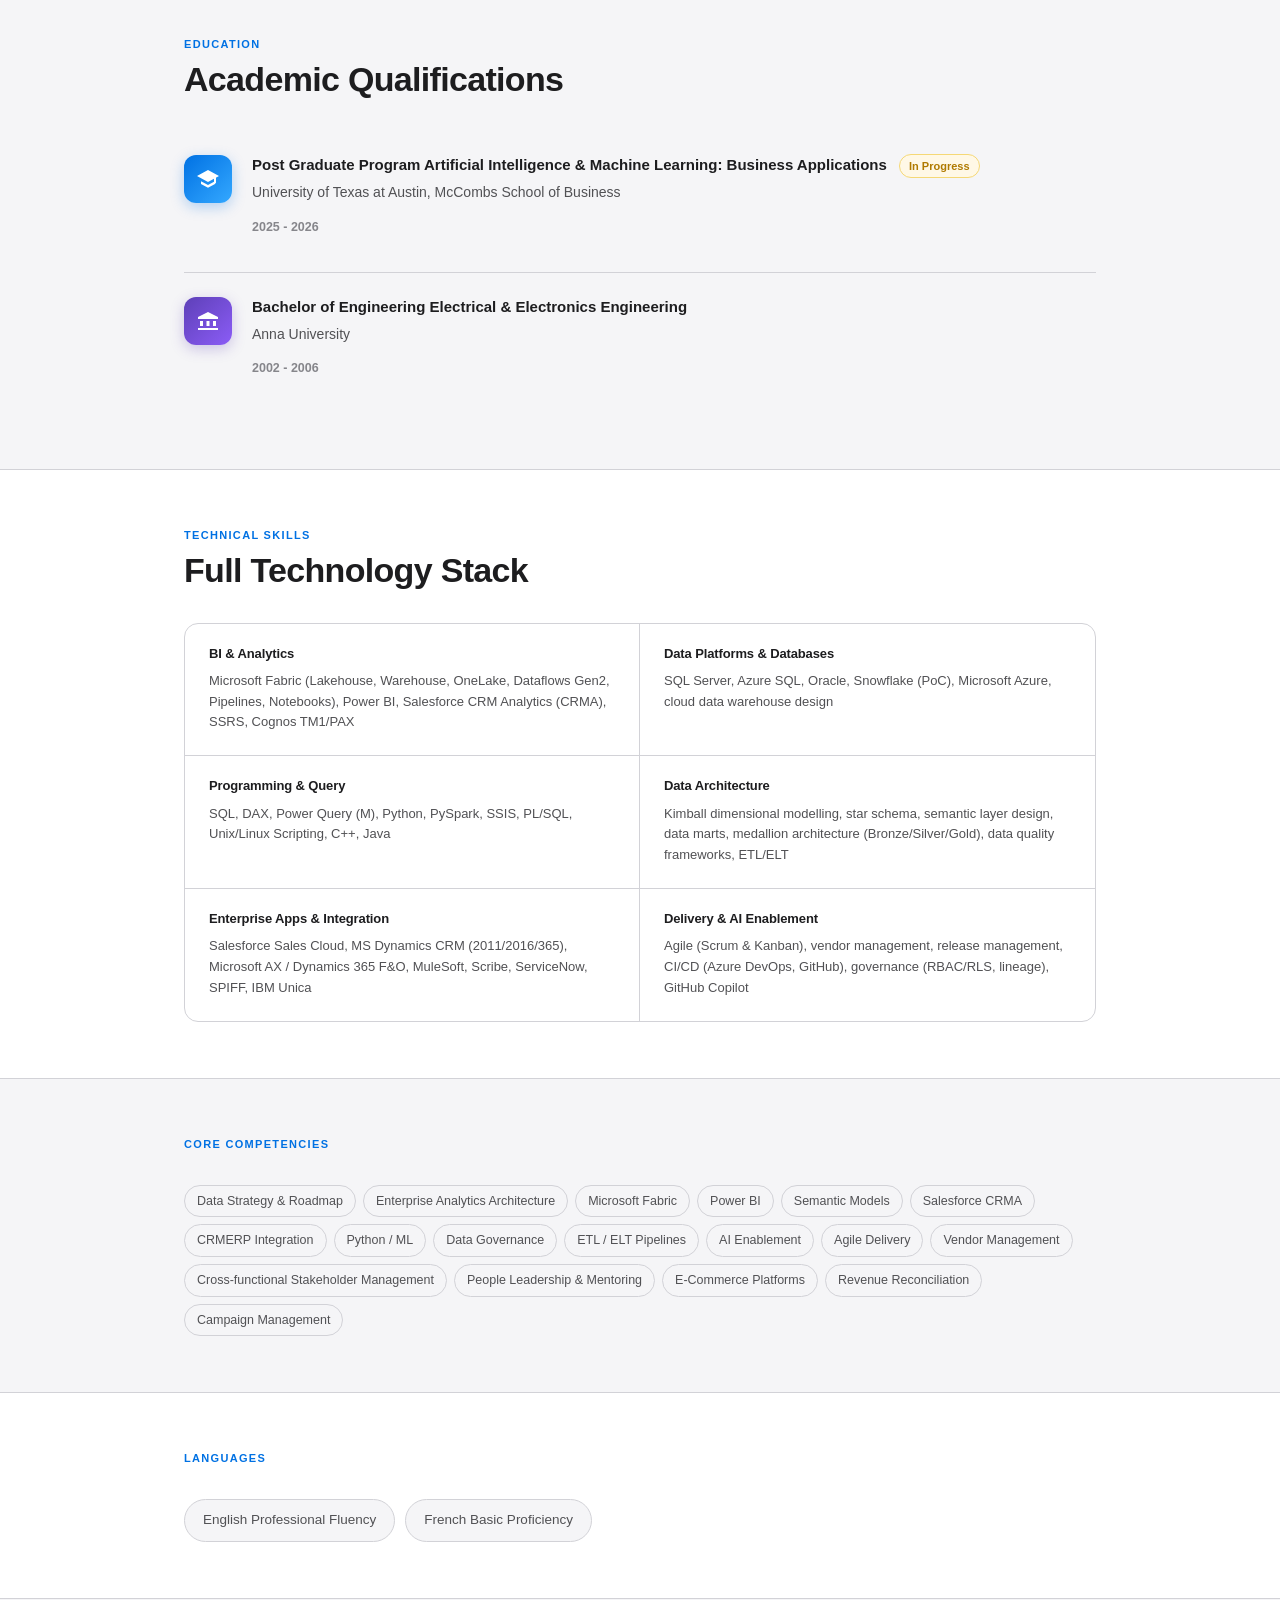
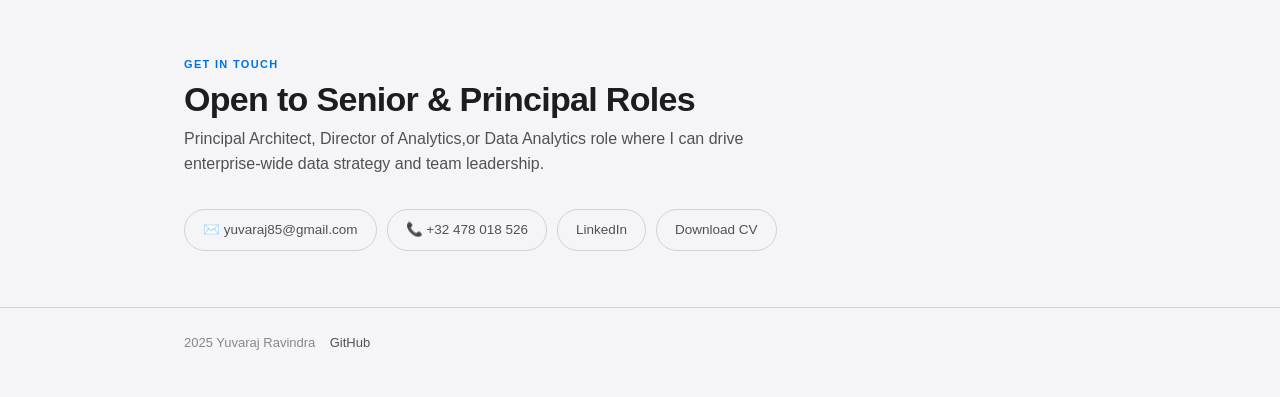
==== commit 7c517211: "Update about and index pages" ====
--- a/index.html
+++ b/index.html
@@ -27,7 +27,7 @@
 <!-- HERO -->
 <section class="hero">
   <div class="container">
-    <span class="hero-eyebrow">Senior Leader &amp; Architect</span>
+    <span class="hero-eyebrow">Senior Architect</span>
     <h1>Yuvaraj Ravindra</h1>
     <h2>Data Analytics &amp; Strategy Leader</h2>
     <div class="hero-meta">
@@ -86,7 +86,7 @@
         <p class="stat-label">Salesforce records migrated at 98% accuracy</p>
       </div>
       <div class="stat">
-        <span class="stat-number">Weeks to Hours</span>
+        <span class="stat-number">Weeks -> Hours</span>
         <p class="stat-label">Reporting latency reduced across Finance, Sales &amp; Operations</p>
       </div>
     </div>
@@ -105,7 +105,7 @@
       <div class="exp-item">
         <div class="exp-header">
           <p class="exp-title">Data Analytics Solutions Architect</p>
-          <span class="exp-period">Aug 2019  Present</span>
+          <span class="exp-period">Aug 2019 - Present</span>
         </div>
         <p class="exp-company">T.D. Williamson, Inc. &nbsp;&nbsp; Nivelles, Belgium</p>
         <ul class="exp-bullets">
@@ -122,7 +122,7 @@
       <div class="exp-item">
         <div class="exp-header">
           <p class="exp-title">Senior Application Development Lead</p>
-          <span class="exp-period">Feb 2017  Jul 2019</span>
+          <span class="exp-period">Feb 2017 - Jul 2019</span>
         </div>
         <p class="exp-company">T.D. Williamson, Inc. &nbsp;&nbsp; Nivelles, Belgium</p>
         <ul class="exp-bullets">
@@ -137,7 +137,7 @@
       <div class="exp-item">
         <div class="exp-header">
           <p class="exp-title">IT Service Delivery Manager, Application Development</p>
-          <span class="exp-period">May 2015  Jan 2017</span>
+          <span class="exp-period">May 2015 - Jan 2017</span>
         </div>
         <p class="exp-company">T.D. Williamson, Inc. &nbsp;&nbsp; Nivelles, Belgium</p>
         <ul class="exp-bullets">
@@ -150,7 +150,7 @@
       <div class="exp-item">
         <div class="exp-header">
           <p class="exp-title">Global IT Support Analyst / Developer</p>
-          <span class="exp-period">Sep 2012  Apr 2015</span>
+          <span class="exp-period">Sep 2012 - Apr 2015</span>
         </div>
         <p class="exp-company">T.D. Williamson, Inc. &nbsp;&nbsp; Nivelles, Belgium</p>
         <ul class="exp-bullets">
@@ -163,7 +163,7 @@
       <div class="exp-item">
         <div class="exp-header">
           <p class="exp-title">Campaign Management &amp; Revenue Reconciliation Analyst</p>
-          <span class="exp-period">2006  2012</span>
+          <span class="exp-period">2006 - 2012</span>
         </div>
         <p class="exp-company">Infosys / Temenos &nbsp;&nbsp; Telecom Clients (Belgacom/Proximus, Verizon)</p>
         <ul class="exp-bullets">
@@ -192,7 +192,7 @@
         <div class="edu-body">
           <p class="edu-degree">Post Graduate Program  Artificial Intelligence &amp; Machine Learning: Business Applications <span class="badge-inprogress">In Progress</span></p>
           <p class="edu-school">University of Texas at Austin, McCombs School of Business</p>
-          <p class="edu-period">2025  2026</p>
+          <p class="edu-period">2025 - 2026</p>
         </div>
       </div>
       <div class="edu-item">
@@ -202,7 +202,7 @@
         <div class="edu-body">
           <p class="edu-degree">Bachelor of Engineering  Electrical &amp; Electronics Engineering</p>
           <p class="edu-school">Anna University</p>
-          <p class="edu-period">2002  2006</p>
+          <p class="edu-period">2002 - 2006</p>
         </div>
       </div>
     </div>
@@ -223,15 +223,15 @@
       </div>
       <div class="skill-group">
         <h3>Data Platforms &amp; Databases</h3>
-        <p>SQL Server, Azure SQL, Oracle, Teradata  plus Snowflake (PoC), Microsoft Azure, cloud data warehouse design</p>
+        <p>SQL Server, Azure SQL, Oracle, Snowflake (PoC), Microsoft Azure, cloud data warehouse design</p>
       </div>
       <div class="skill-group">
         <h3>Programming &amp; Query</h3>
-        <p>SQL, DAX, Power Query (M), Python (EDA, ML  decision trees, linear regression), PySpark, SSIS, PL/SQL, Unix/Linux Scripting, C++, Java</p>
+        <p>SQL, DAX, Power Query (M), Python, PySpark, SSIS, PL/SQL, Unix/Linux Scripting, C++, Java</p>
       </div>
       <div class="skill-group">
         <h3>Data Architecture</h3>
-        <p>Kimball dimensional modelling, star schema, SCD Type 1/2, semantic layer design, data marts, medallion architecture (Bronze/Silver/Gold), data quality frameworks, ETL/ELT</p>
+        <p>Kimball dimensional modelling, star schema, semantic layer design, data marts, medallion architecture (Bronze/Silver/Gold), data quality frameworks, ETL/ELT</p>
       </div>
       <div class="skill-group">
         <h3>Enterprise Apps &amp; Integration</h3>
@@ -239,7 +239,7 @@
       </div>
       <div class="skill-group">
         <h3>Delivery &amp; AI Enablement</h3>
-        <p>Agile (Scrum &amp; Kanban), vendor management, release management, CI/CD (Azure DevOps, GitHub), governance (RBAC/RLS, lineage), Copilot agents, GitHub Copilot</p>
+        <p>Agile (Scrum &amp; Kanban), vendor management, release management, CI/CD (Azure DevOps, GitHub), governance (RBAC/RLS, lineage), GitHub Copilot</p>
       </div>
     </div>
   </div>
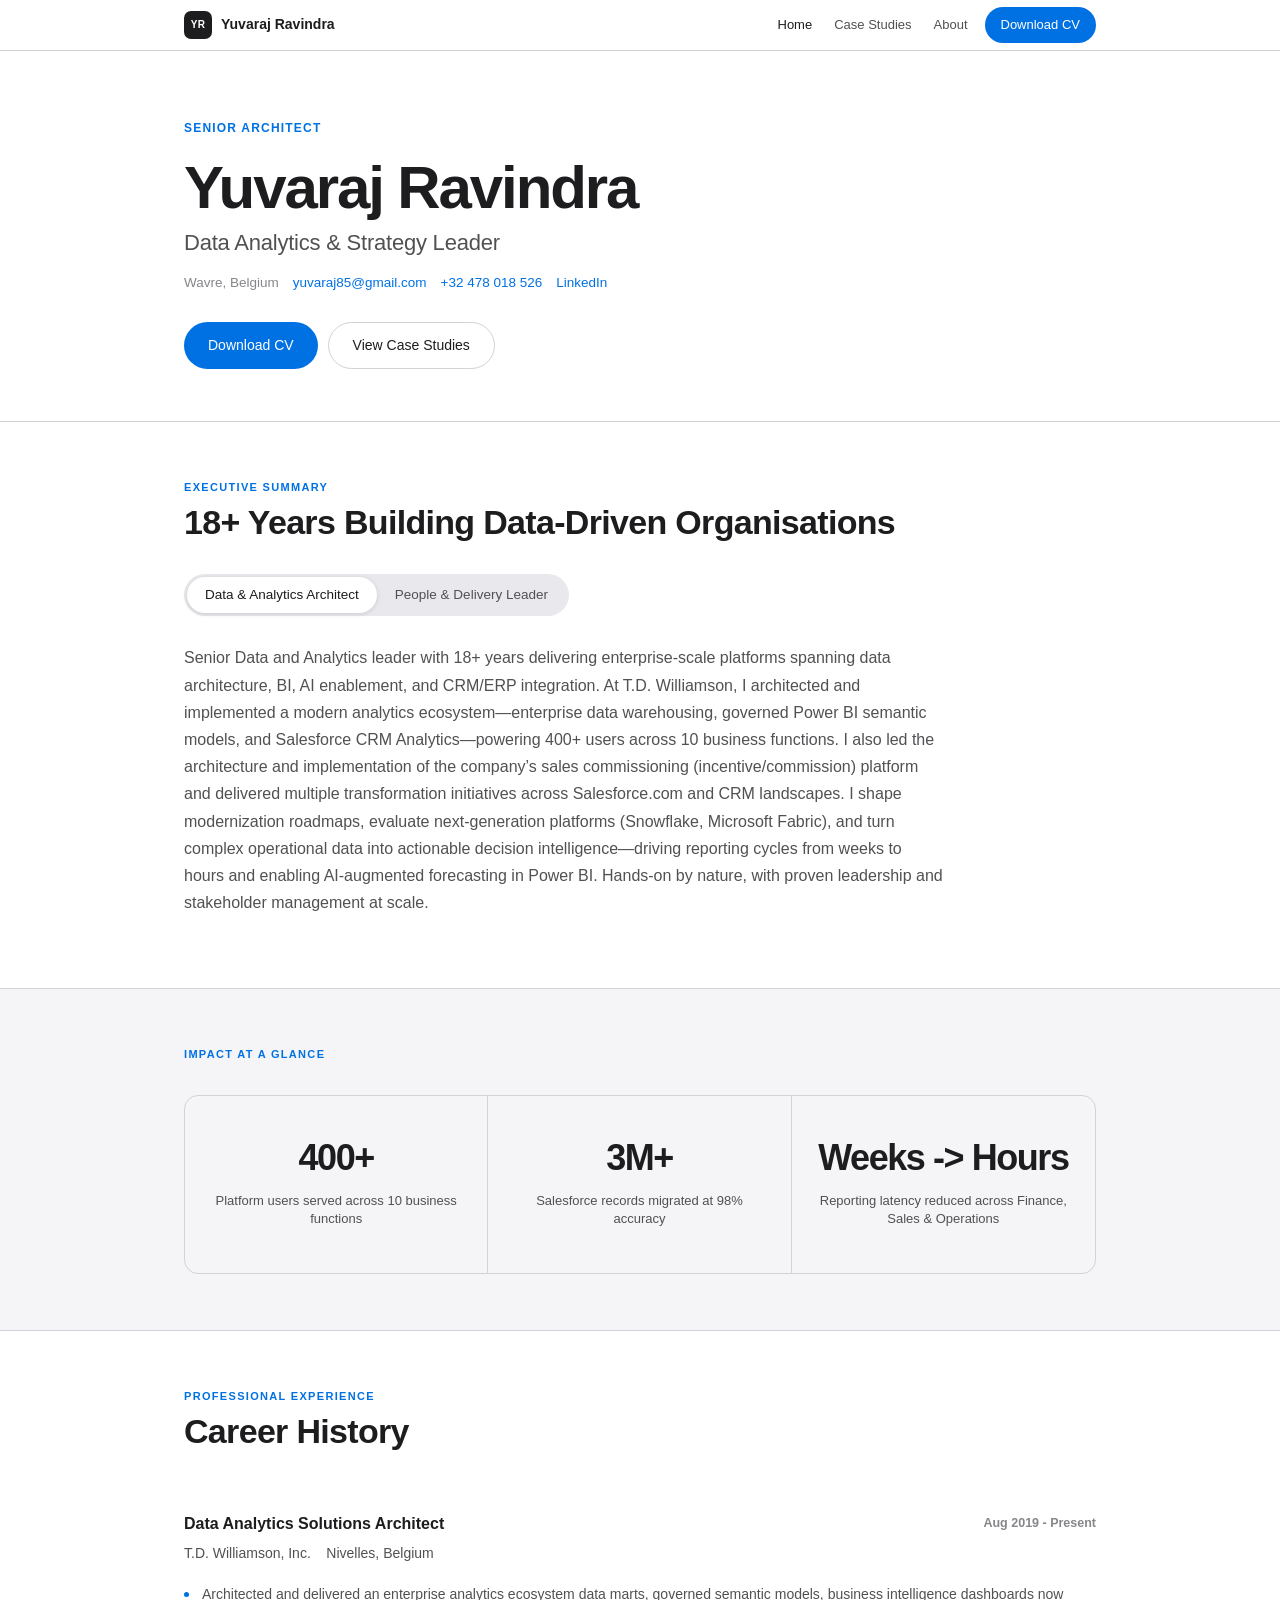
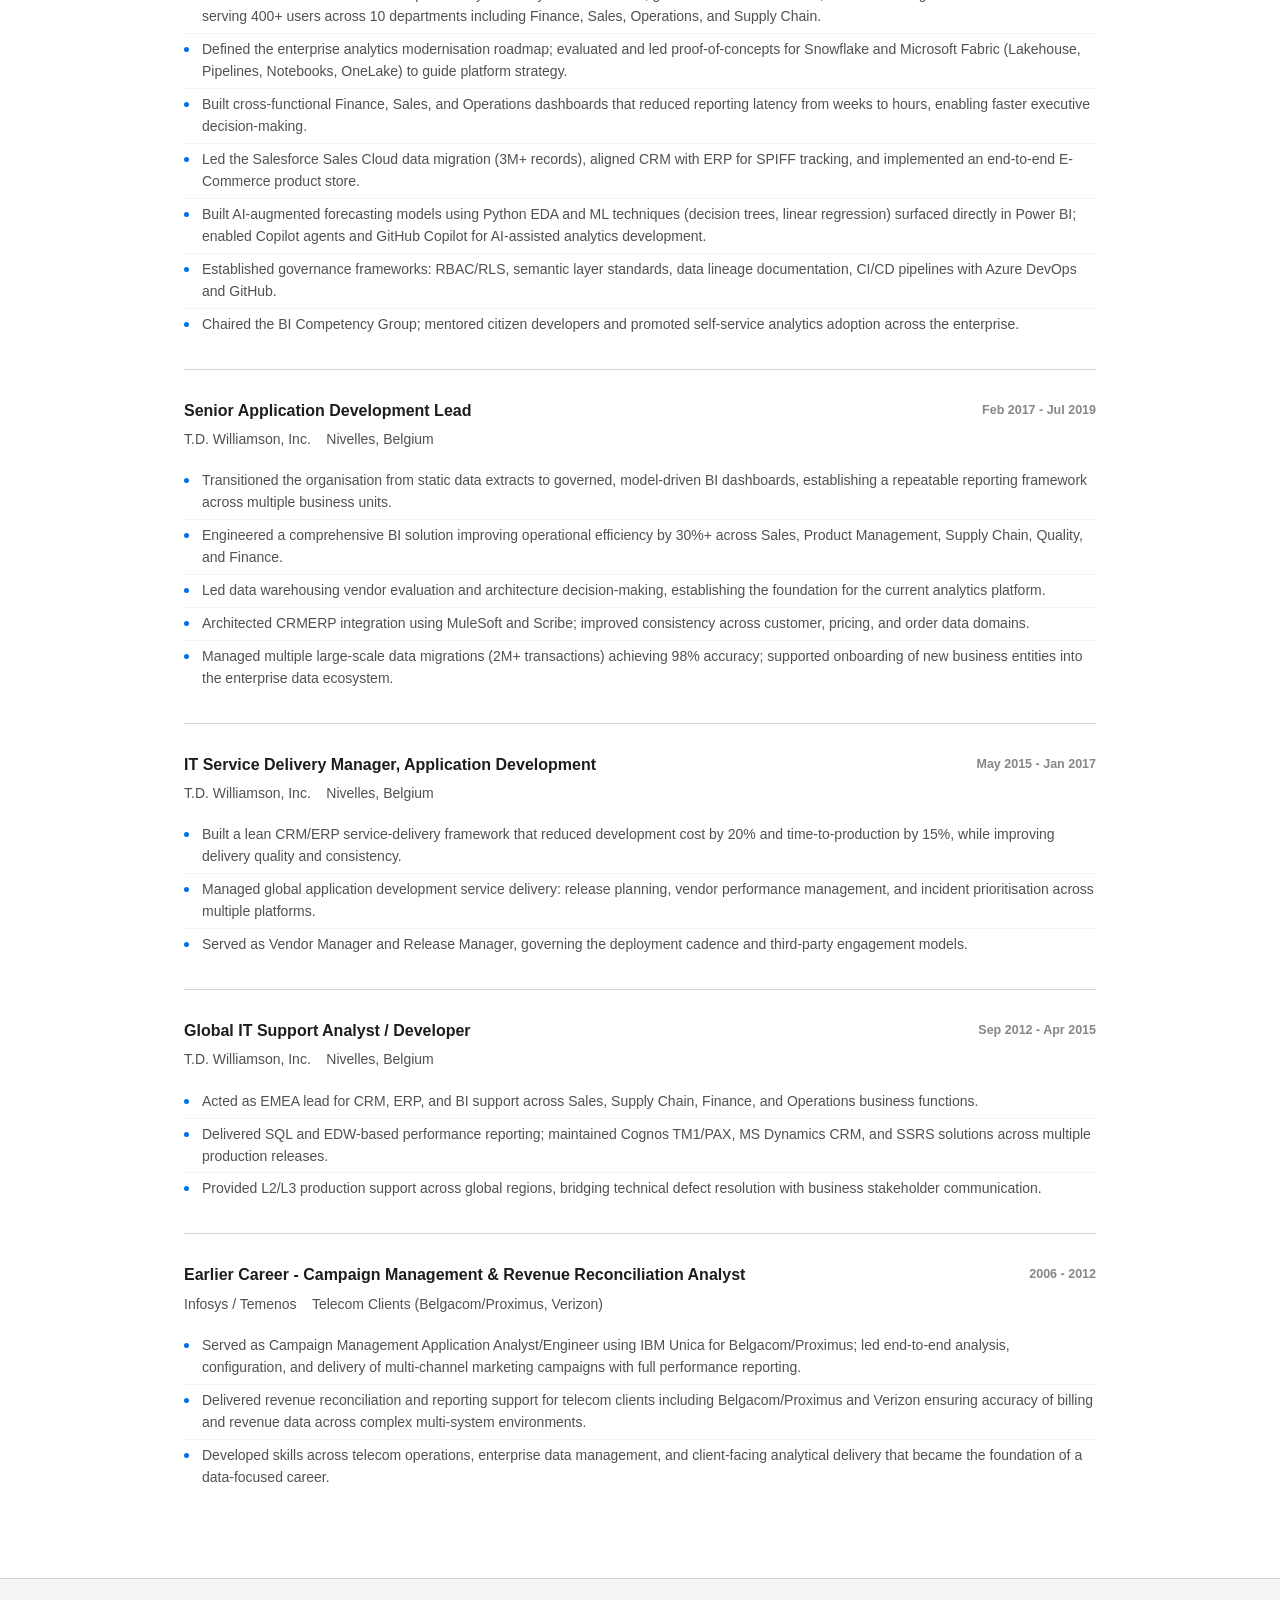
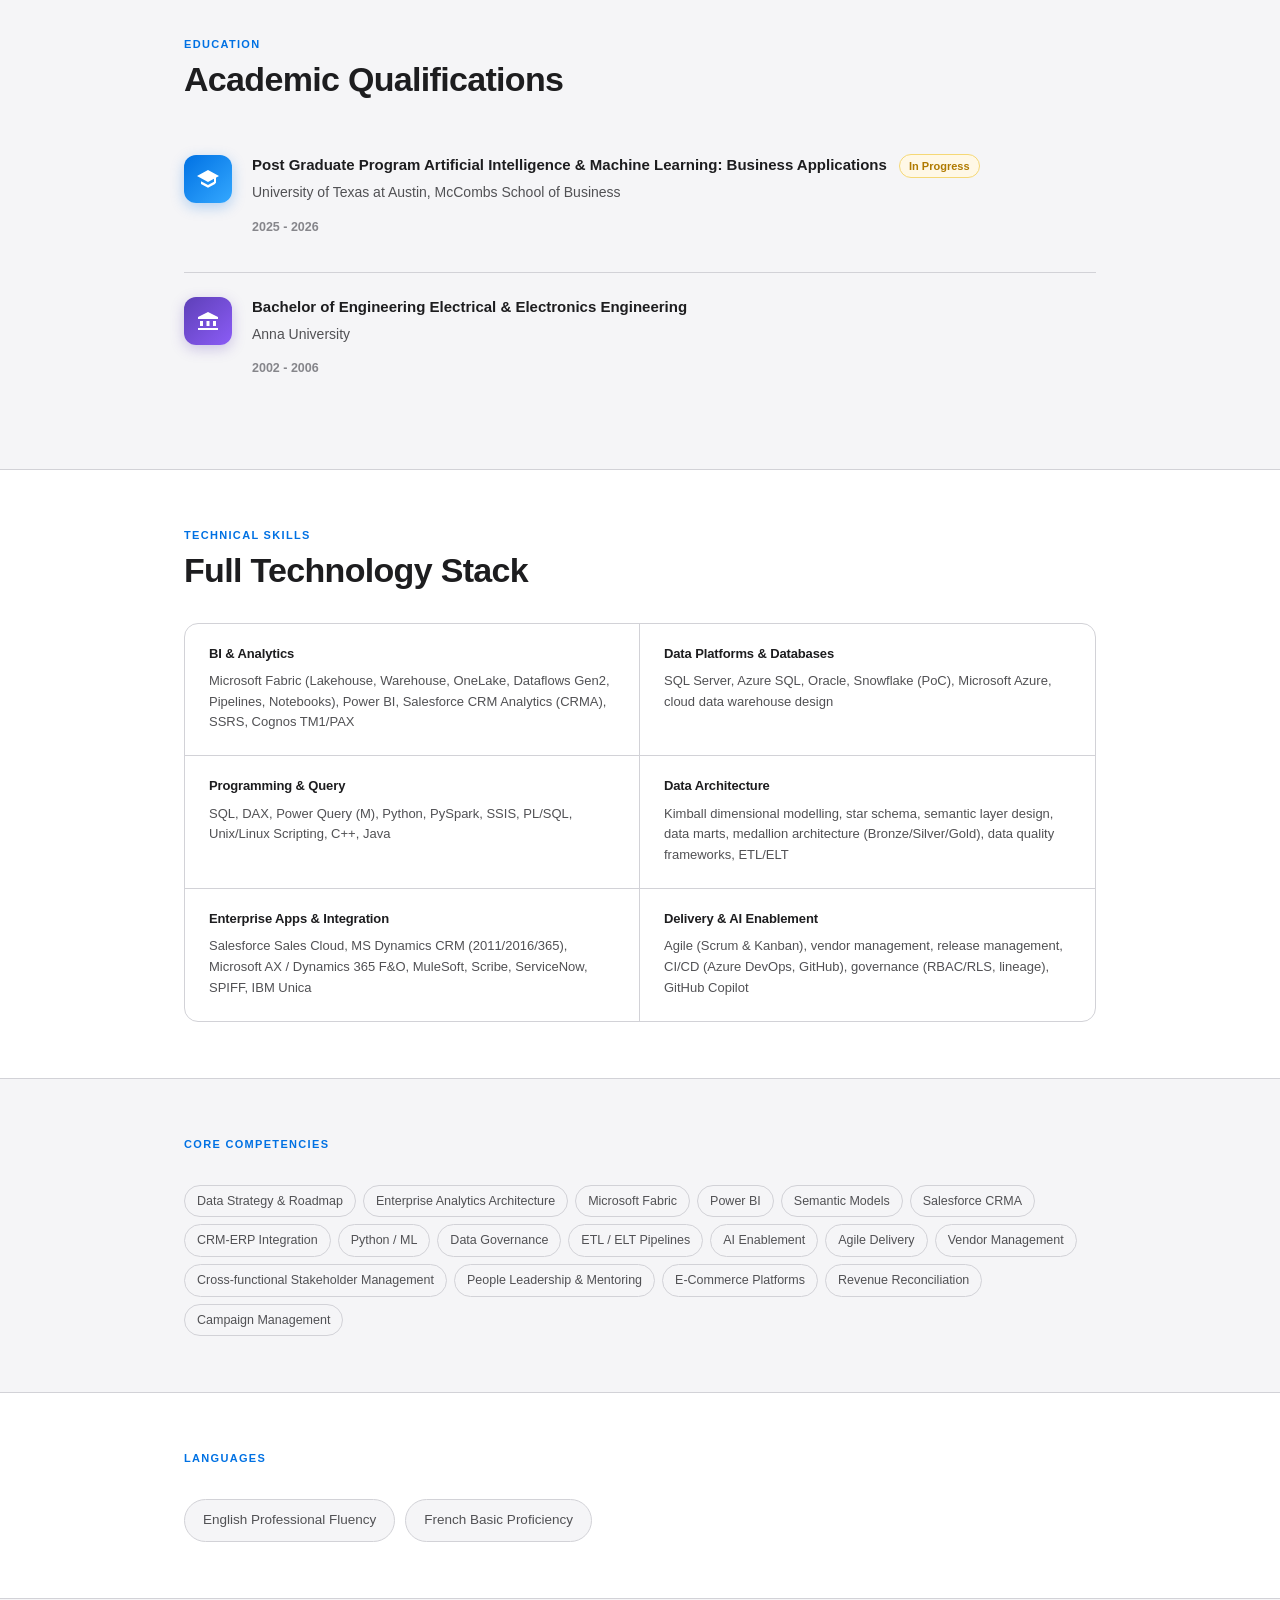
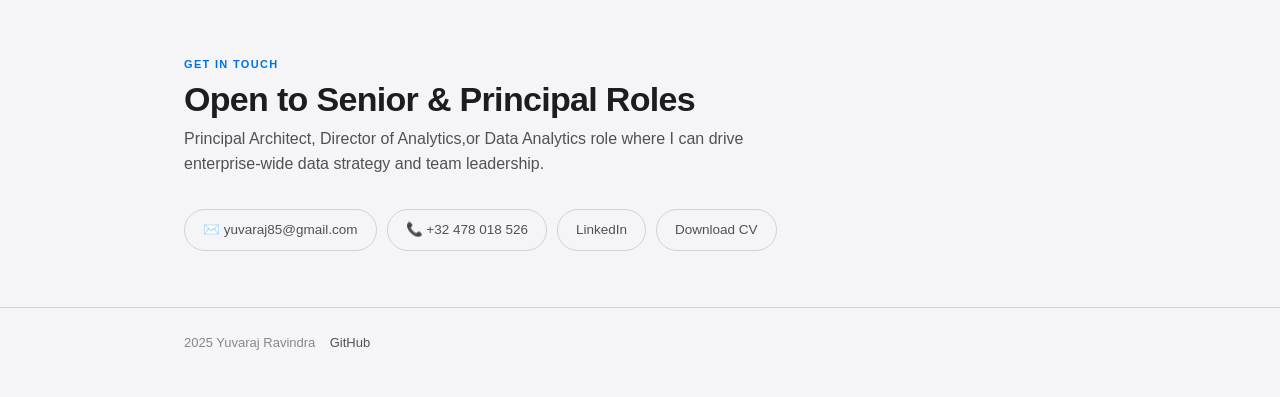
==== commit 45343061: "Update index page and resume documents" ====
--- a/index.html
+++ b/index.html
@@ -162,7 +162,7 @@
 
       <div class="exp-item">
         <div class="exp-header">
-          <p class="exp-title">Campaign Management &amp; Revenue Reconciliation Analyst</p>
+          <p class="exp-title">Earlier Career - Campaign Management &amp; Revenue Reconciliation Analyst</p>
           <span class="exp-period">2006 - 2012</span>
         </div>
         <p class="exp-company">Infosys / Temenos &nbsp;&nbsp; Telecom Clients (Belgacom/Proximus, Verizon)</p>
@@ -258,7 +258,7 @@
       <span>Power BI</span>
       <span>Semantic Models</span>
       <span>Salesforce CRMA</span>
-      <span>CRMERP Integration</span>
+      <span>CRM-ERP Integration</span>
       <span>Python / ML</span>
       <span>Data Governance</span>
       <span>ETL / ELT Pipelines</span>
